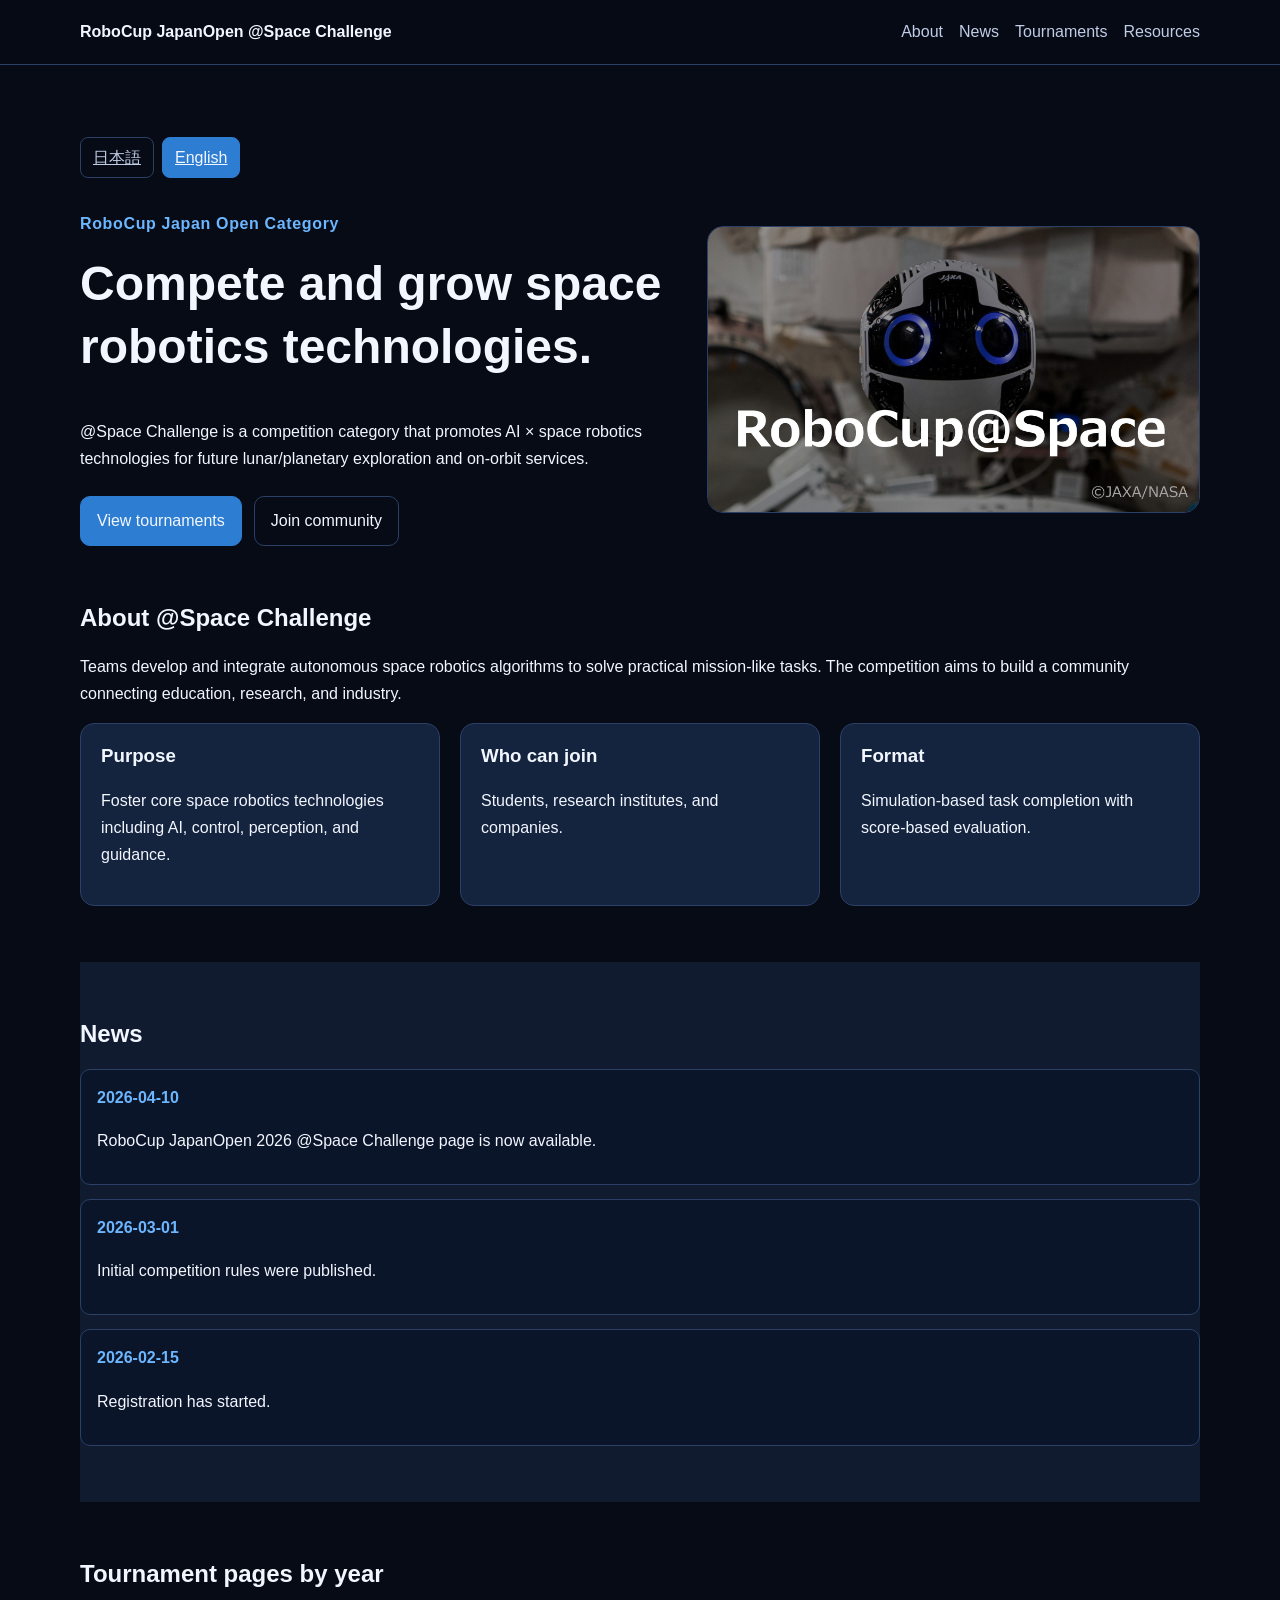
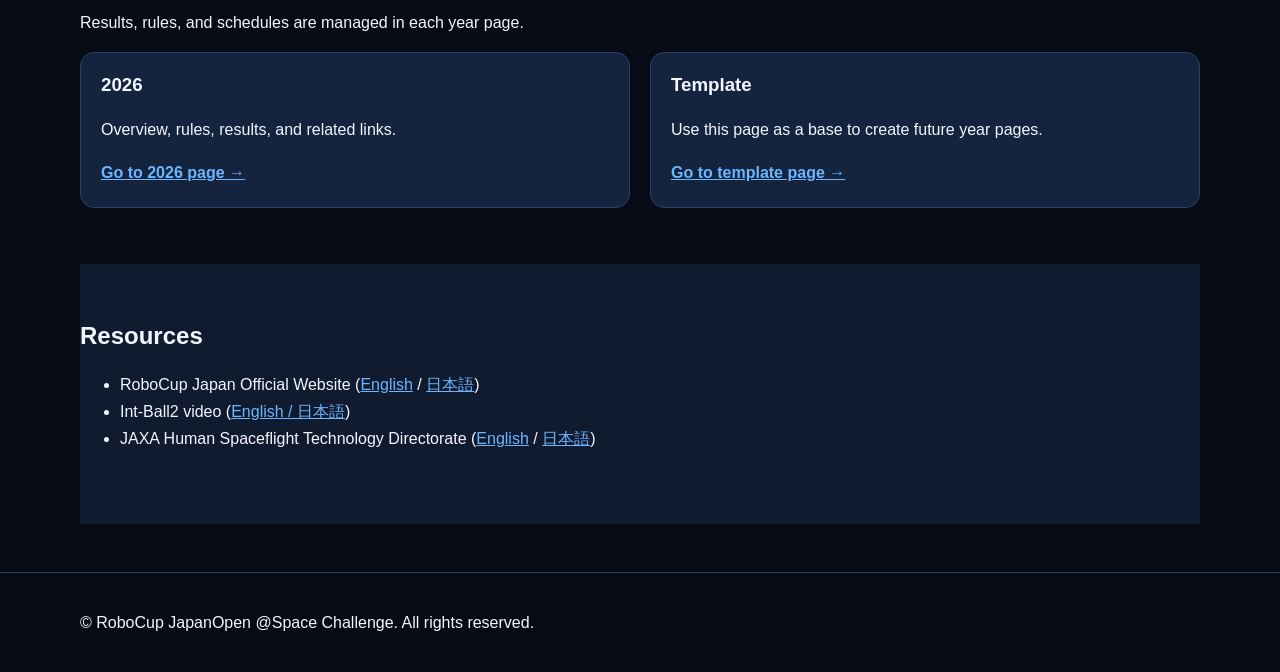
==== en/index.html @ 0124f6aa "Split site URLs into Japanese and English pages" ====
<!doctype html>
<html lang="en">
  <head>
    <meta charset="UTF-8" />
    <meta name="viewport" content="width=device-width, initial-scale=1.0" />
    <title>RoboCup JapanOpen @Space Challenge | Official Site</title>
    <meta
      name="description"
      content="RoboCup JapanOpen @Space Challenge official site with competition overview, tournament information, and resources."
    />
    <link rel="stylesheet" href="../styles.css" />
  </head>
  <body>
    <header class="site-header">
      <div class="container header-inner">
        <a class="logo" href="/en/">RoboCup JapanOpen @Space Challenge</a>
        <nav aria-label="main navigation">
          <ul class="nav-list">
            <li><a href="#about">About</a></li>
            <li><a href="#news">News</a></li>
            <li><a href="#tournaments">Tournaments</a></li>
            <li><a href="#resources">Resources</a></li>
          </ul>
        </nav>
      </div>
    </header>

    <main>
      <section class="hero">
        <div class="container">
          <div class="lang-switch" role="group" aria-label="language switch">
            <a class="lang-button" href="/">日本語</a>
            <a class="lang-button active" href="/en/" aria-current="page">English</a>
          </div>

          <div class="hero-grid">
            <div>
              <p class="eyebrow">RoboCup Japan Open Category</p>
              <h1>Compete and grow space robotics technologies.</h1>
              <p>
                @Space Challenge is a competition category that promotes AI × space robotics technologies for
                future lunar/planetary exploration and on-orbit services.
              </p>
              <div class="button-group">
                <a class="button primary" href="#tournaments">View tournaments</a>
                <a class="button" href="https://discord.gg/nCs4AzANwt" target="_blank" rel="noopener noreferrer">Join community</a>
              </div>
            </div>
            <img src="../img/robocup_space.jpg" alt="RoboCup JapanOpen @Space Challenge logo" class="hero-image" />
          </div>

          <section id="about" class="section">
            <h2>About @Space Challenge</h2>
            <p>
              Teams develop and integrate autonomous space robotics algorithms to solve practical mission-like tasks.
              The competition aims to build a community connecting education, research, and industry.
            </p>
            <div class="grid three-cols">
              <article class="card">
                <h3>Purpose</h3>
                <p>Foster core space robotics technologies including AI, control, perception, and guidance.</p>
              </article>
              <article class="card">
                <h3>Who can join</h3>
                <p>Students, research institutes, and companies.</p>
              </article>
              <article class="card">
                <h3>Format</h3>
                <p>Simulation-based task completion with score-based evaluation.</p>
              </article>
            </div>
          </section>

          <section id="news" class="section section-alt">
            <h2>News</h2>
            <ul class="timeline">
              <li><span class="date">2026-04-10</span><p>RoboCup JapanOpen 2026 @Space Challenge page is now available.</p></li>
              <li><span class="date">2026-03-01</span><p>Initial competition rules were published.</p></li>
              <li><span class="date">2026-02-15</span><p>Registration has started.</p></li>
            </ul>
          </section>

          <section id="tournaments" class="section">
            <h2>Tournament pages by year</h2>
            <p>Results, rules, and schedules are managed in each year page.</p>
            <div class="grid two-cols">
              <article class="card">
                <h3>2026</h3>
                <p>Overview, rules, results, and related links.</p>
                <a class="text-link" href="../years/2026.html">Go to 2026 page →</a>
              </article>
              <article class="card">
                <h3>Template</h3>
                <p>Use this page as a base to create future year pages.</p>
                <a class="text-link" href="../years/template.html">Go to template page →</a>
              </article>
            </div>
          </section>

          <section id="resources" class="section section-alt">
            <h2>Resources</h2>
            <ul>
              <li>
                RoboCup Japan Official Website
                (<a href="https://www.robocup.or.jp/en/" target="_blank" rel="noopener noreferrer">English</a>
                /
                <a href="https://www.robocup.or.jp/" target="_blank" rel="noopener noreferrer">日本語</a>)
              </li>
              <li>
                Int-Ball2 video
                (<a href="https://youtu.be/scgxLm3BY4k" target="_blank" rel="noopener noreferrer">English / 日本語</a>)
              </li>
              <li>
                JAXA Human Spaceflight Technology Directorate
                (<a href="https://humans-in-space.jaxa.jp/en/" target="_blank" rel="noopener noreferrer">English</a>
                /
                <a href="https://humans-in-space.jaxa.jp/" target="_blank" rel="noopener noreferrer">日本語</a>)
              </li>
            </ul>
          </section>
        </div>
      </section>
    </main>

    <footer class="site-footer">
      <div class="container">
        <p>© RoboCup JapanOpen @Space Challenge. All rights reserved.</p>
      </div>
    </footer>
  </body>
</html>
---- styles.css ----
:root {
  --bg: #060b16;
  --bg-alt: #101b2f;
  --text: #f2f6ff;
  --muted: #c1cce6;
  --primary: #6cb6ff;
  --primary-dark: #2d7dd2;
  --card: #14233e;
  --border: #2b3f67;
}

* {
  box-sizing: border-box;
}

body {
  margin: 0;
  font-family: "Noto Sans JP", "Hiragino Kaku Gothic ProN", "Yu Gothic", sans-serif;
  color: var(--text);
  background: var(--bg);
  line-height: 1.7;
}

img {
  max-width: 100%;
  display: block;
}

a {
  color: var(--primary);
}

.container {
  width: min(1120px, 92%);
  margin: 0 auto;
}

.site-header {
  position: sticky;
  top: 0;
  z-index: 10;
  background: rgba(6, 11, 22, 0.9);
  backdrop-filter: blur(8px);
  border-bottom: 1px solid var(--border);
}

.header-inner {
  min-height: 64px;
  display: flex;
  justify-content: space-between;
  align-items: center;
  gap: 24px;
}

.logo {
  color: var(--text);
  text-decoration: none;
  font-weight: 700;
}

.nav-list {
  margin: 0;
  padding: 0;
  list-style: none;
  display: flex;
  flex-wrap: wrap;
  gap: 16px;
}

.nav-list a {
  text-decoration: none;
  color: var(--muted);
}

.hero {
  padding: 72px 0 48px;
}

.hero-grid {
  display: grid;
  grid-template-columns: 1.2fr 1fr;
  align-items: center;
  gap: 36px;
}

.eyebrow {
  color: var(--primary);
  font-weight: 700;
  letter-spacing: 0.04em;
}

h1,
h2,
h3 {
  line-height: 1.3;
  margin-top: 0;
}

h1 {
  font-size: clamp(1.8rem, 4vw, 3rem);
}

.section {
  padding: 56px 0;
}

.section-alt {
  background: var(--bg-alt);
}

.grid {
  display: grid;
  gap: 20px;
}

.two-cols {
  grid-template-columns: repeat(2, minmax(0, 1fr));
}

.three-cols {
  grid-template-columns: repeat(3, minmax(0, 1fr));
}

.card {
  background: var(--card);
  border: 1px solid var(--border);
  border-radius: 14px;
  padding: 20px;
}

.button-group {
  margin-top: 24px;
  display: flex;
  flex-wrap: wrap;
  gap: 12px;
}

.button {
  display: inline-block;
  padding: 10px 16px;
  border-radius: 10px;
  border: 1px solid var(--border);
  color: var(--text);
  text-decoration: none;
}

.button.primary {
  background: var(--primary-dark);
  border-color: var(--primary-dark);
}

.hero-image {
  border-radius: 16px;
  border: 1px solid var(--border);
}

.timeline {
  margin: 0;
  padding: 0;
  list-style: none;
  display: grid;
  gap: 14px;
}

.timeline li {
  padding: 14px 16px;
  border: 1px solid var(--border);
  border-radius: 10px;
  background: #0b1529;
}

.date {
  color: var(--primary);
  font-weight: 700;
}

.text-link {
  font-weight: 700;
}

.site-footer {
  border-top: 1px solid var(--border);
  padding: 20px 0;
}

@media (max-width: 800px) {
  .hero-grid,
  .two-cols,
  .three-cols {
    grid-template-columns: 1fr;
  }

  .hero {
    padding-top: 40px;
  }
}


table {
  width: 100%;
  border-collapse: collapse;
}

th,
td {
  border-bottom: 1px solid var(--border);
  padding: 10px;
  text-align: left;
}

code {
  background: #0b1529;
  border: 1px solid var(--border);
  border-radius: 6px;
  padding: 2px 6px;
}

.lang-switch {
  display: flex;
  gap: 8px;
  margin-bottom: 16px;
}

.lang-button {
  background: transparent;
  color: var(--muted);
  border: 1px solid var(--border);
  border-radius: 8px;
  padding: 6px 12px;
  cursor: pointer;
}

.lang-button.active {
  color: var(--text);
  background: var(--primary-dark);
  border-color: var(--primary-dark);
}
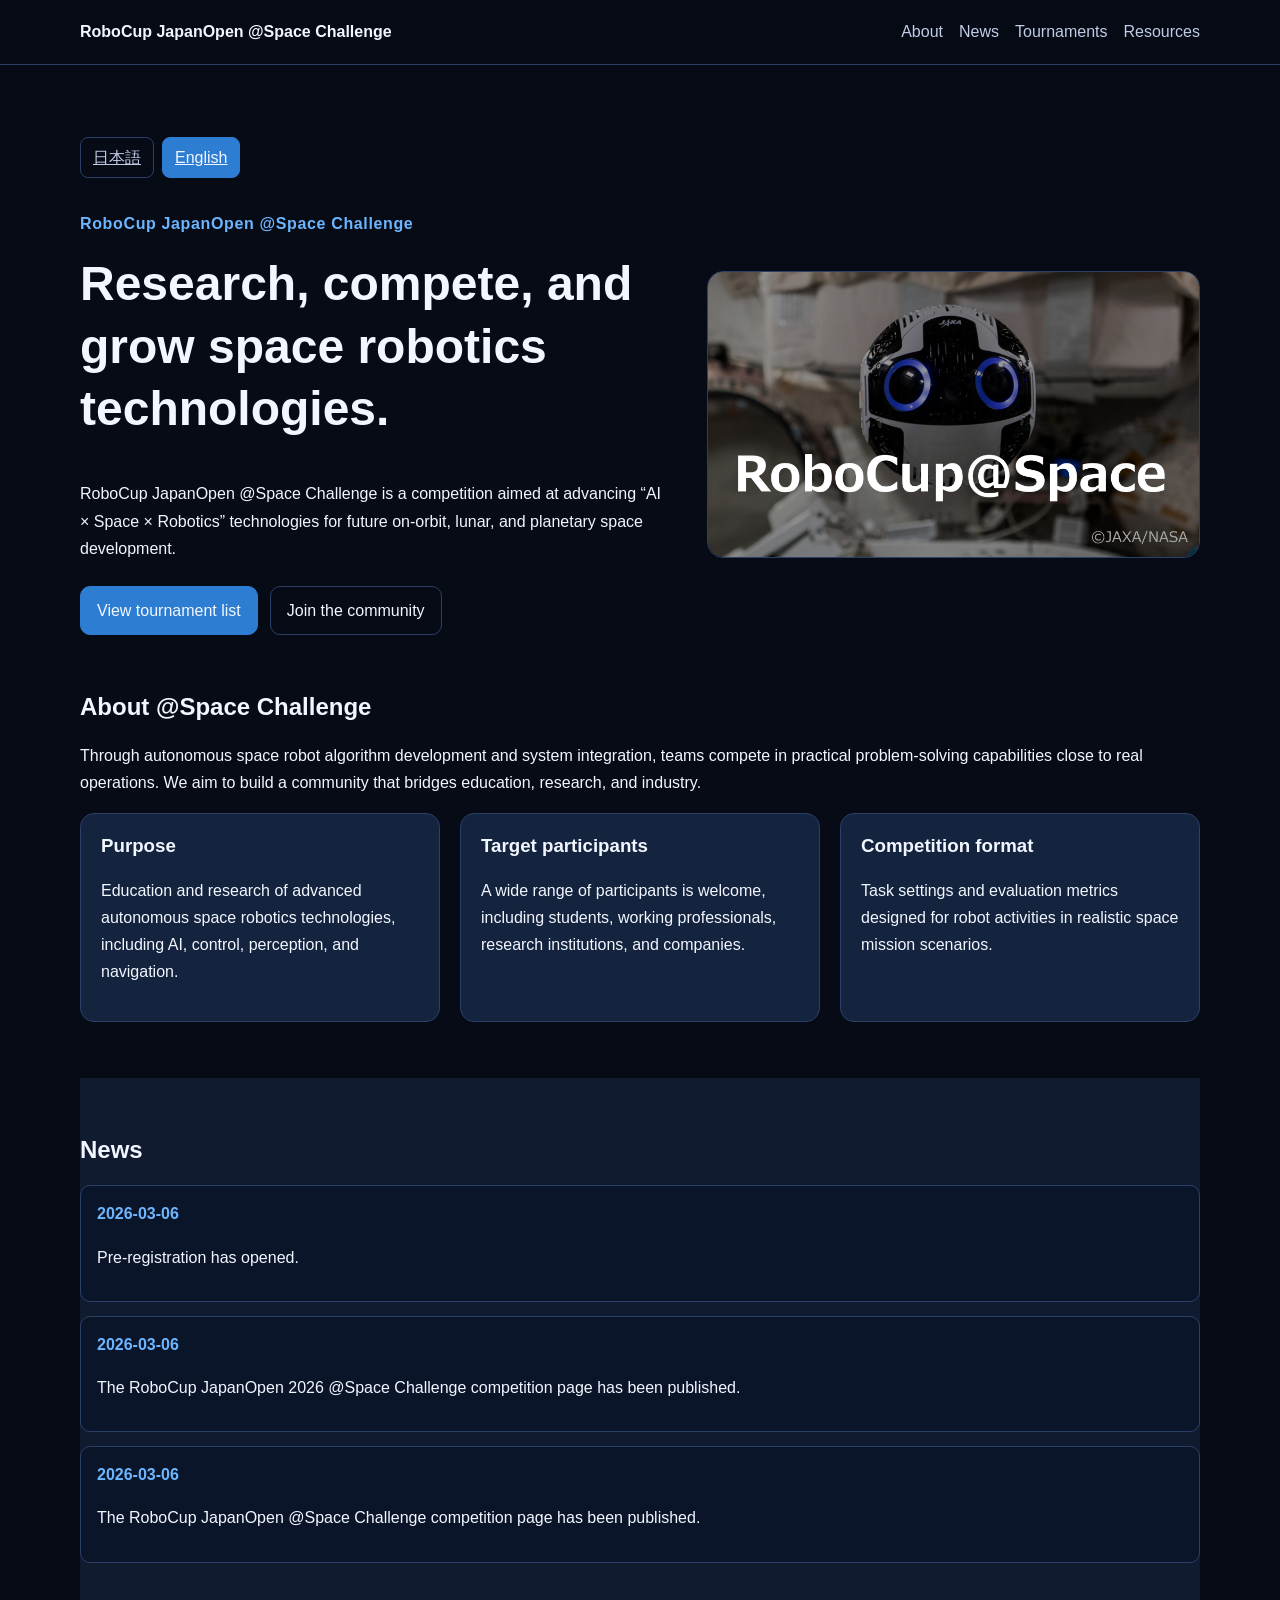
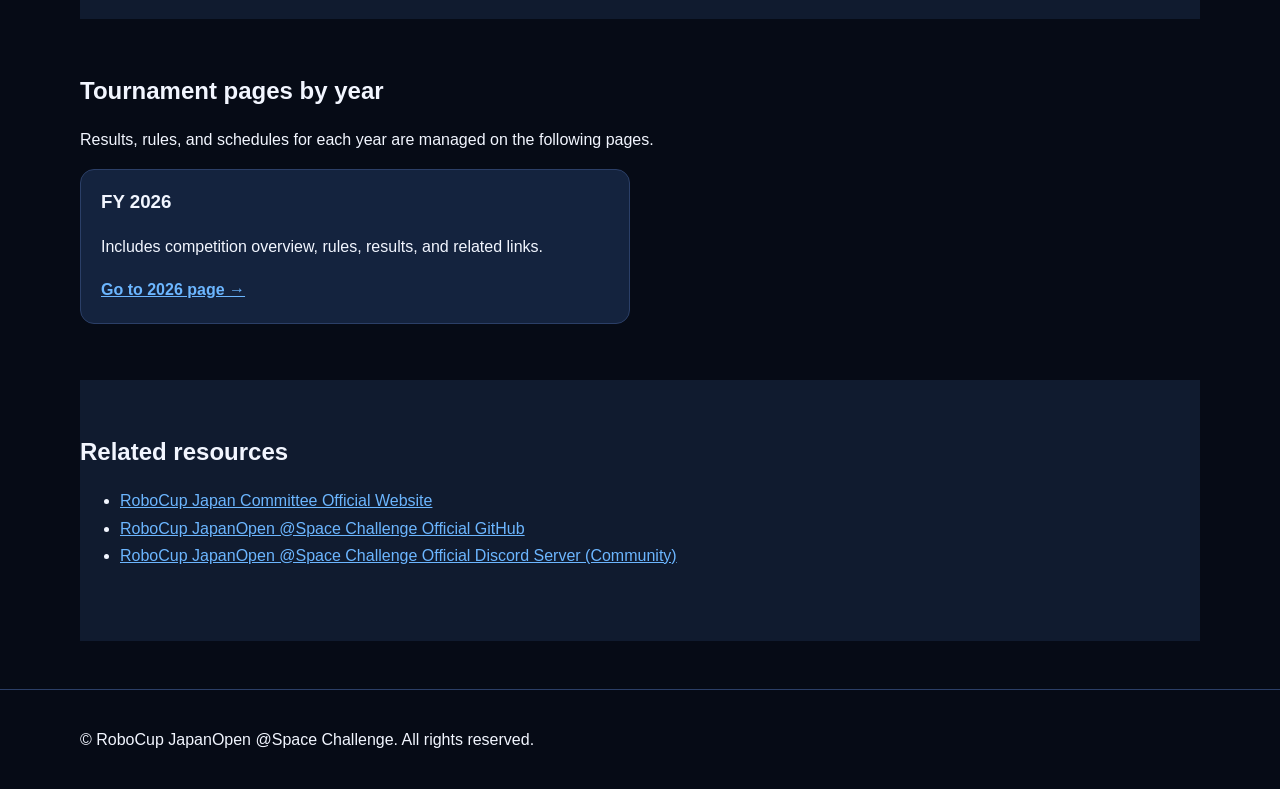
==== commit 117a1d4f: "Update English pages to mirror latest Japanese content" ====
--- a/en/index.html
+++ b/en/index.html
@@ -35,15 +35,15 @@
 
           <div class="hero-grid">
             <div>
-              <p class="eyebrow">RoboCup Japan Open Category</p>
-              <h1>Compete and grow space robotics technologies.</h1>
+              <p class="eyebrow">RoboCup JapanOpen @Space Challenge</p>
+              <h1>Research, compete, and grow space robotics technologies.</h1>
               <p>
-                @Space Challenge is a competition category that promotes AI × space robotics technologies for
-                future lunar/planetary exploration and on-orbit services.
+                RoboCup JapanOpen @Space Challenge is a competition aimed at advancing
+                “AI × Space × Robotics” technologies for future on-orbit, lunar, and planetary space development.
               </p>
               <div class="button-group">
-                <a class="button primary" href="#tournaments">View tournaments</a>
-                <a class="button" href="https://discord.gg/nCs4AzANwt" target="_blank" rel="noopener noreferrer">Join community</a>
+                <a class="button primary" href="#tournaments">View tournament list</a>
+                <a class="button" href="https://discord.gg/nCs4AzANwt" target="_blank" rel="noopener noreferrer">Join the community</a>
               </div>
             </div>
             <img src="../img/robocup_space.jpg" alt="RoboCup JapanOpen @Space Challenge logo" class="hero-image" />
@@ -52,21 +52,22 @@
           <section id="about" class="section">
             <h2>About @Space Challenge</h2>
             <p>
-              Teams develop and integrate autonomous space robotics algorithms to solve practical mission-like tasks.
-              The competition aims to build a community connecting education, research, and industry.
+              Through autonomous space robot algorithm development and system integration,
+              teams compete in practical problem-solving capabilities close to real operations.
+              We aim to build a community that bridges education, research, and industry.
             </p>
             <div class="grid three-cols">
               <article class="card">
                 <h3>Purpose</h3>
-                <p>Foster core space robotics technologies including AI, control, perception, and guidance.</p>
+                <p>Education and research of advanced autonomous space robotics technologies, including AI, control, perception, and navigation.</p>
               </article>
               <article class="card">
-                <h3>Who can join</h3>
-                <p>Students, research institutes, and companies.</p>
+                <h3>Target participants</h3>
+                <p>A wide range of participants is welcome, including students, working professionals, research institutions, and companies.</p>
               </article>
               <article class="card">
-                <h3>Format</h3>
-                <p>Simulation-based task completion with score-based evaluation.</p>
+                <h3>Competition format</h3>
+                <p>Task settings and evaluation metrics designed for robot activities in realistic space mission scenarios.</p>
               </article>
             </div>
           </section>
@@ -74,48 +75,35 @@
           <section id="news" class="section section-alt">
             <h2>News</h2>
             <ul class="timeline">
-              <li><span class="date">2026-04-10</span><p>RoboCup JapanOpen 2026 @Space Challenge page is now available.</p></li>
-              <li><span class="date">2026-03-01</span><p>Initial competition rules were published.</p></li>
-              <li><span class="date">2026-02-15</span><p>Registration has started.</p></li>
+              <li><span class="date">2026-03-06</span><p>Pre-registration has opened.</p></li>
+              <li><span class="date">2026-03-06</span><p>The RoboCup JapanOpen 2026 @Space Challenge competition page has been published.</p></li>
+              <li><span class="date">2026-03-06</span><p>The RoboCup JapanOpen @Space Challenge competition page has been published.</p></li>
             </ul>
           </section>
 
           <section id="tournaments" class="section">
             <h2>Tournament pages by year</h2>
-            <p>Results, rules, and schedules are managed in each year page.</p>
+            <p>Results, rules, and schedules for each year are managed on the following pages.</p>
             <div class="grid two-cols">
               <article class="card">
-                <h3>2026</h3>
-                <p>Overview, rules, results, and related links.</p>
-                <a class="text-link" href="../years/2026.html">Go to 2026 page →</a>
+                <h3>FY 2026</h3>
+                <p>Includes competition overview, rules, results, and related links.</p>
+                <a class="text-link" href="years/2026.html">Go to 2026 page →</a>
               </article>
-              <article class="card">
-                <h3>Template</h3>
-                <p>Use this page as a base to create future year pages.</p>
-                <a class="text-link" href="../years/template.html">Go to template page →</a>
-              </article>
+              <!-- <article class="card">
+                <h3>Template for next year</h3>
+                <p>Duplicate this card and add pages for 2027 and beyond.</p>
+                <a class="text-link" href="years/template.html">Go to template page →</a>
+              </article> -->
             </div>
           </section>
 
           <section id="resources" class="section section-alt">
-            <h2>Resources</h2>
+            <h2>Related resources</h2>
             <ul>
-              <li>
-                RoboCup Japan Official Website
-                (<a href="https://www.robocup.or.jp/en/" target="_blank" rel="noopener noreferrer">English</a>
-                /
-                <a href="https://www.robocup.or.jp/" target="_blank" rel="noopener noreferrer">日本語</a>)
-              </li>
-              <li>
-                Int-Ball2 video
-                (<a href="https://youtu.be/scgxLm3BY4k" target="_blank" rel="noopener noreferrer">English / 日本語</a>)
-              </li>
-              <li>
-                JAXA Human Spaceflight Technology Directorate
-                (<a href="https://humans-in-space.jaxa.jp/en/" target="_blank" rel="noopener noreferrer">English</a>
-                /
-                <a href="https://humans-in-space.jaxa.jp/" target="_blank" rel="noopener noreferrer">日本語</a>)
-              </li>
+              <li><a href="https://www.robocup.or.jp/">RoboCup Japan Committee Official Website</a></li>
+              <li><a href="https://github.com/RoboCupAtSpaceJP">RoboCup JapanOpen @Space Challenge Official GitHub</a></li>
+              <li><a href="https://discord.gg/nCs4AzANwt">RoboCup JapanOpen @Space Challenge Official Discord Server (Community)</a></li>
             </ul>
           </section>
         </div>
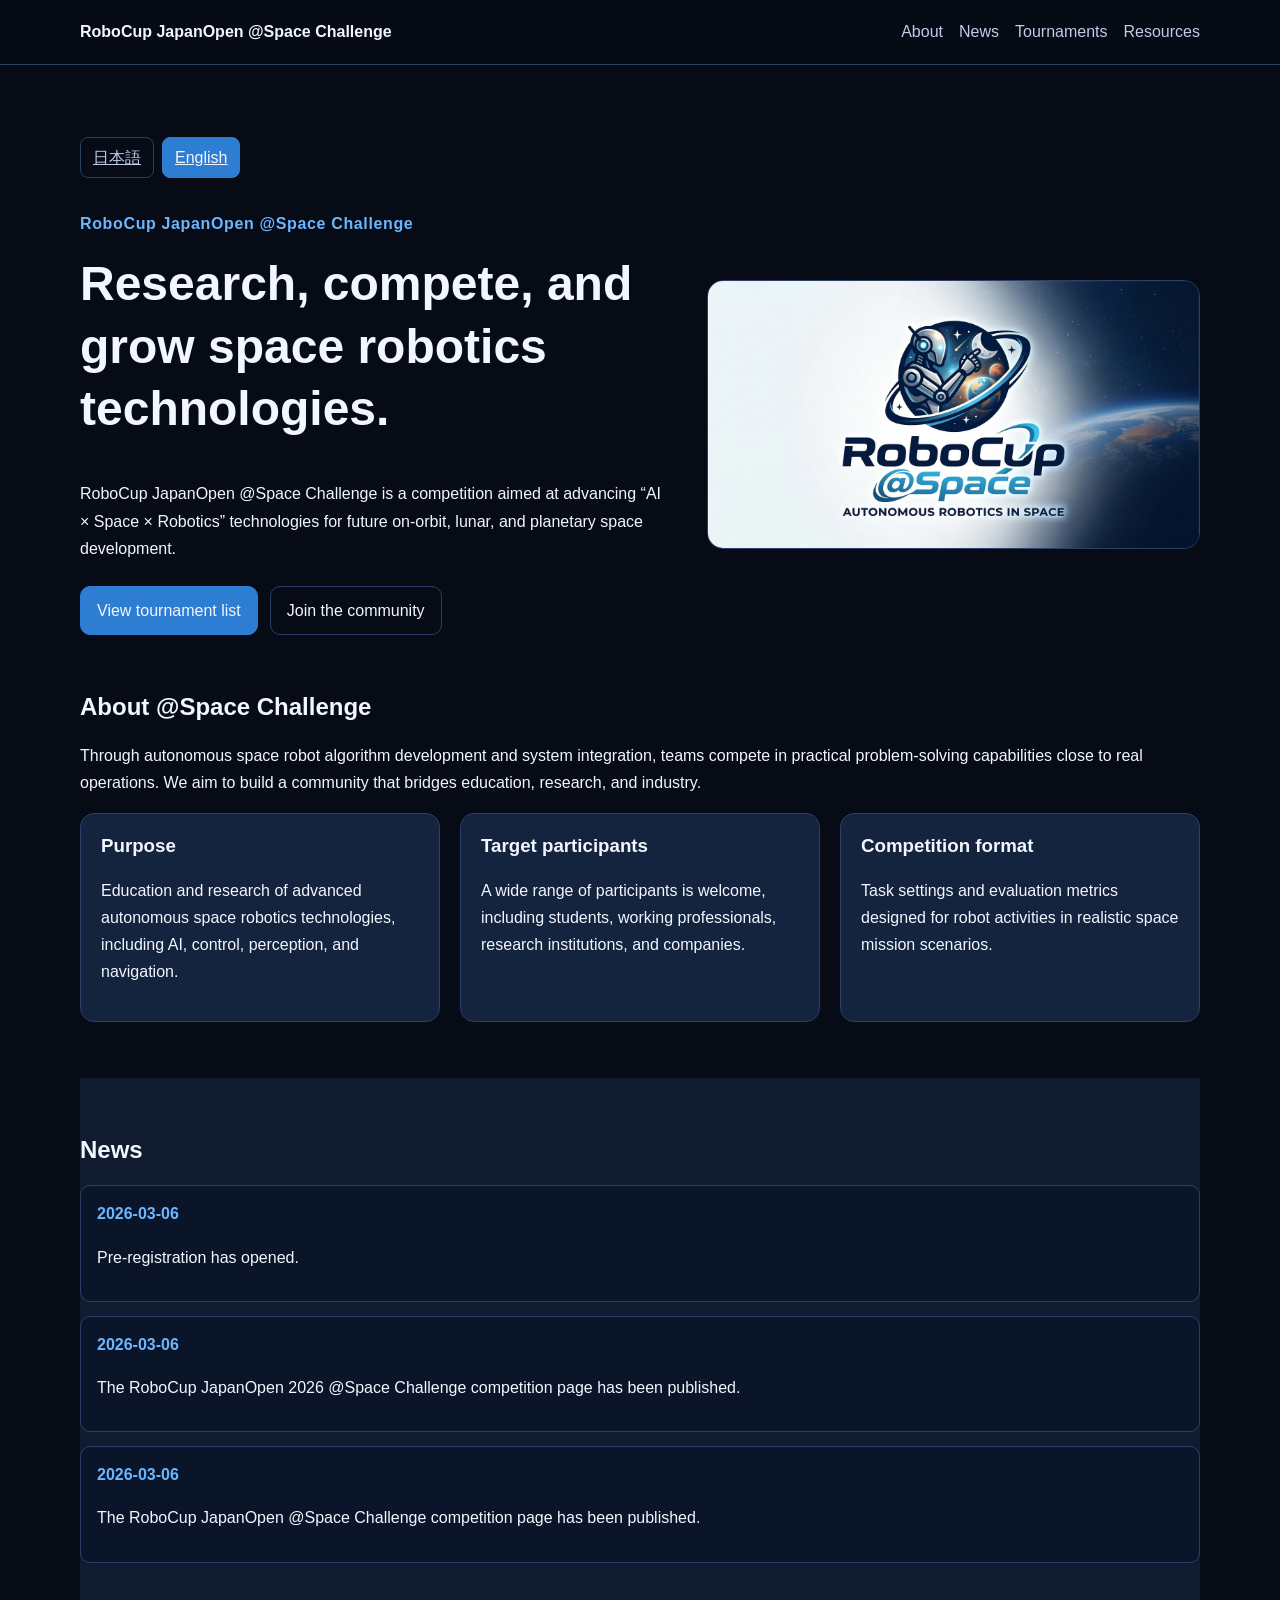
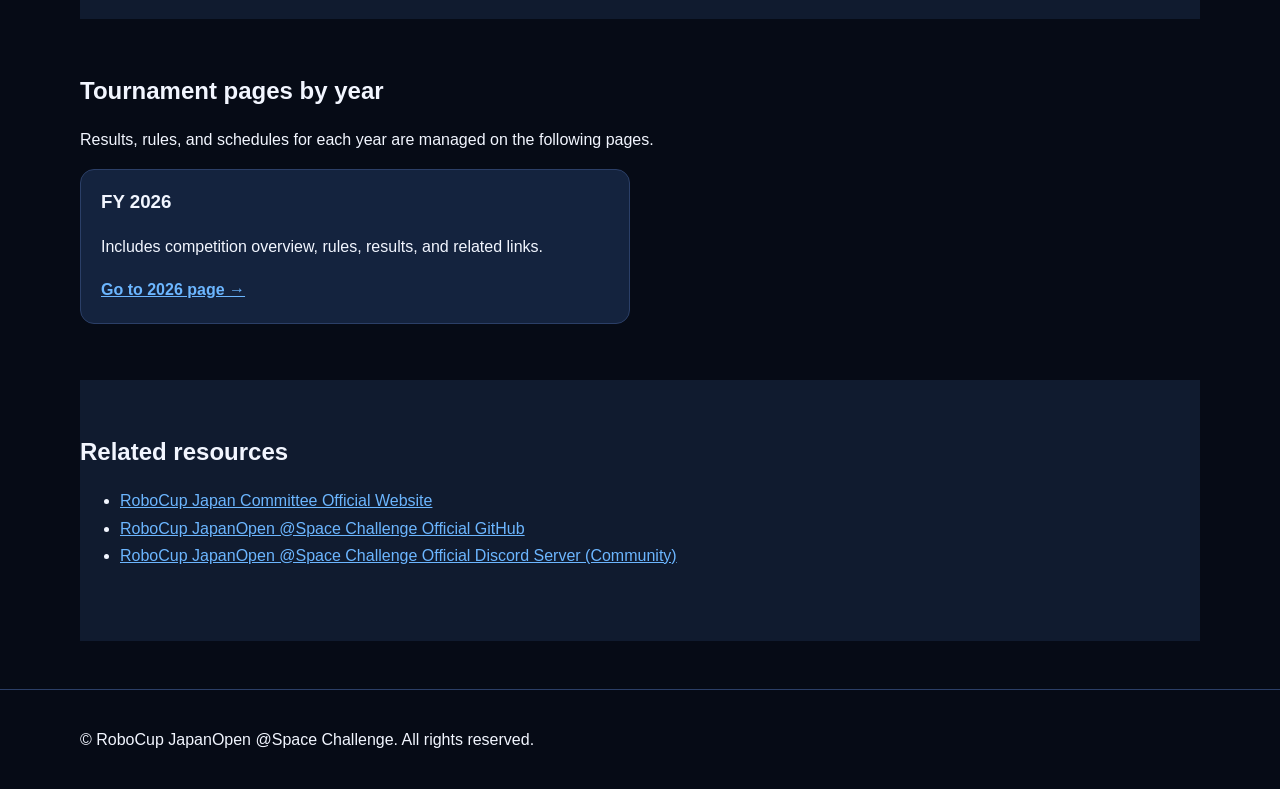
==== commit 833bfc2b: "Update image source from JPG to PNG format" ====
--- a/en/index.html
+++ b/en/index.html
@@ -46,7 +46,7 @@
                 <a class="button" href="https://discord.gg/nCs4AzANwt" target="_blank" rel="noopener noreferrer">Join the community</a>
               </div>
             </div>
-            <img src="../img/robocup_space.jpg" alt="RoboCup JapanOpen @Space Challenge logo" class="hero-image" />
+            <img src="../img/robocup_space.png" alt="RoboCup JapanOpen @Space Challenge logo" class="hero-image" />
           </div>
 
           <section id="about" class="section">
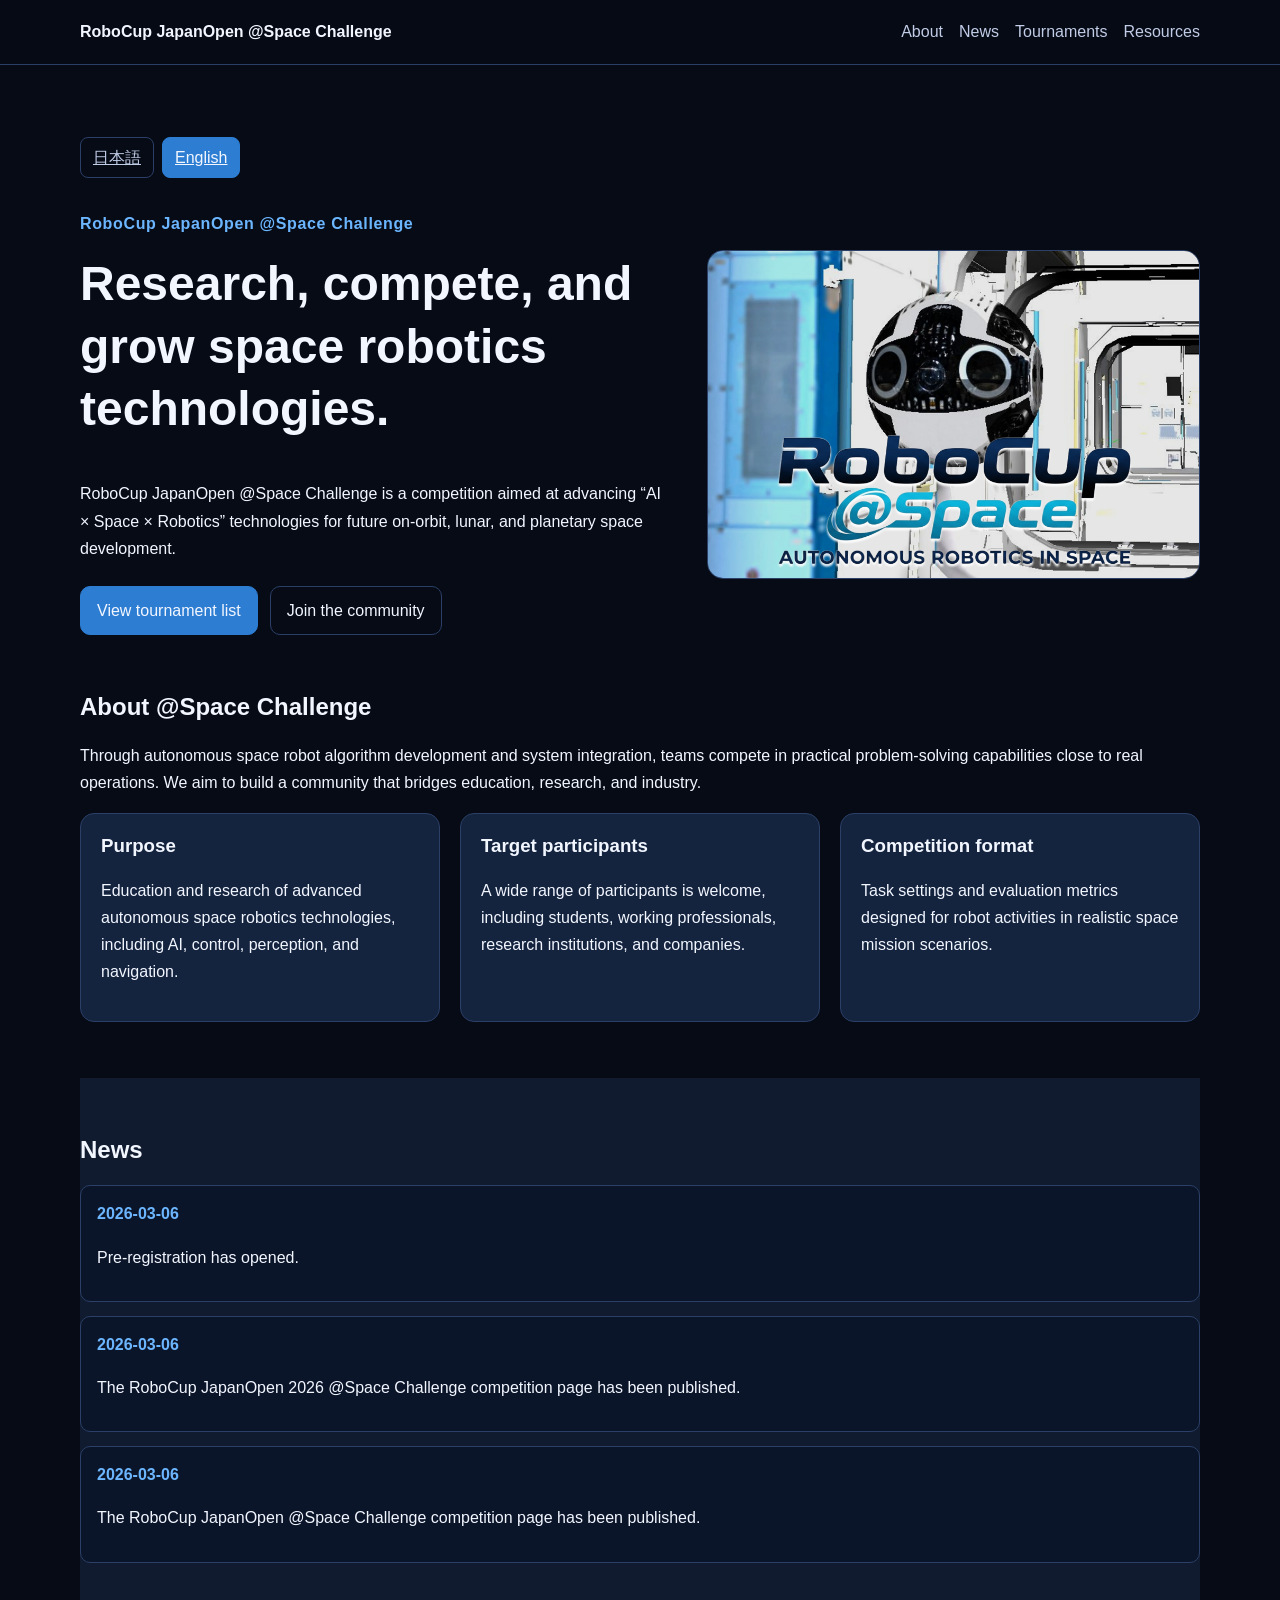
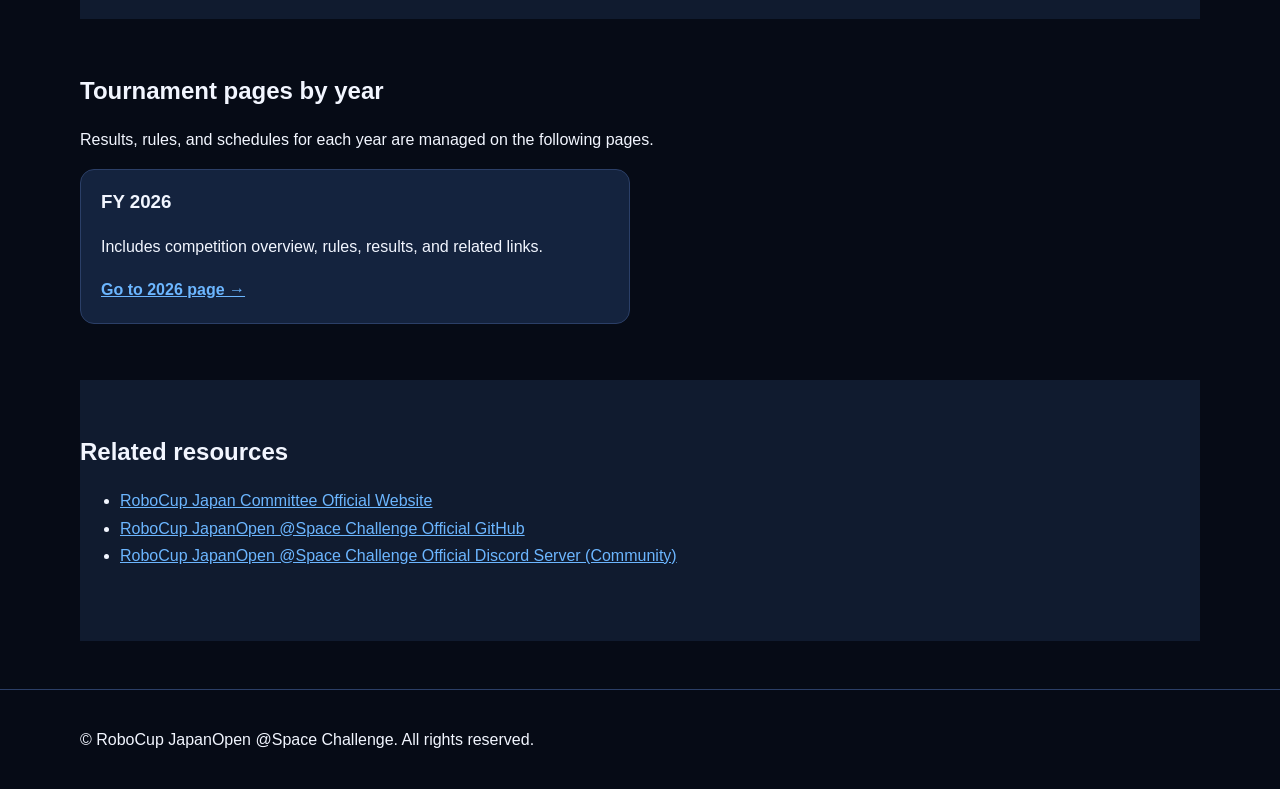
==== commit 87e91ee7: "Update index.html" ====
--- a/en/index.html
+++ b/en/index.html
@@ -46,7 +46,7 @@
                 <a class="button" href="https://discord.gg/nCs4AzANwt" target="_blank" rel="noopener noreferrer">Join the community</a>
               </div>
             </div>
-            <img src="../img/robocup_space.png" alt="RoboCup JapanOpen @Space Challenge logo" class="hero-image" />
+            <img src="../img/robocup_space.jpg" alt="RoboCup JapanOpen @Space Challenge logo" class="hero-image" />
           </div>
 
           <section id="about" class="section">
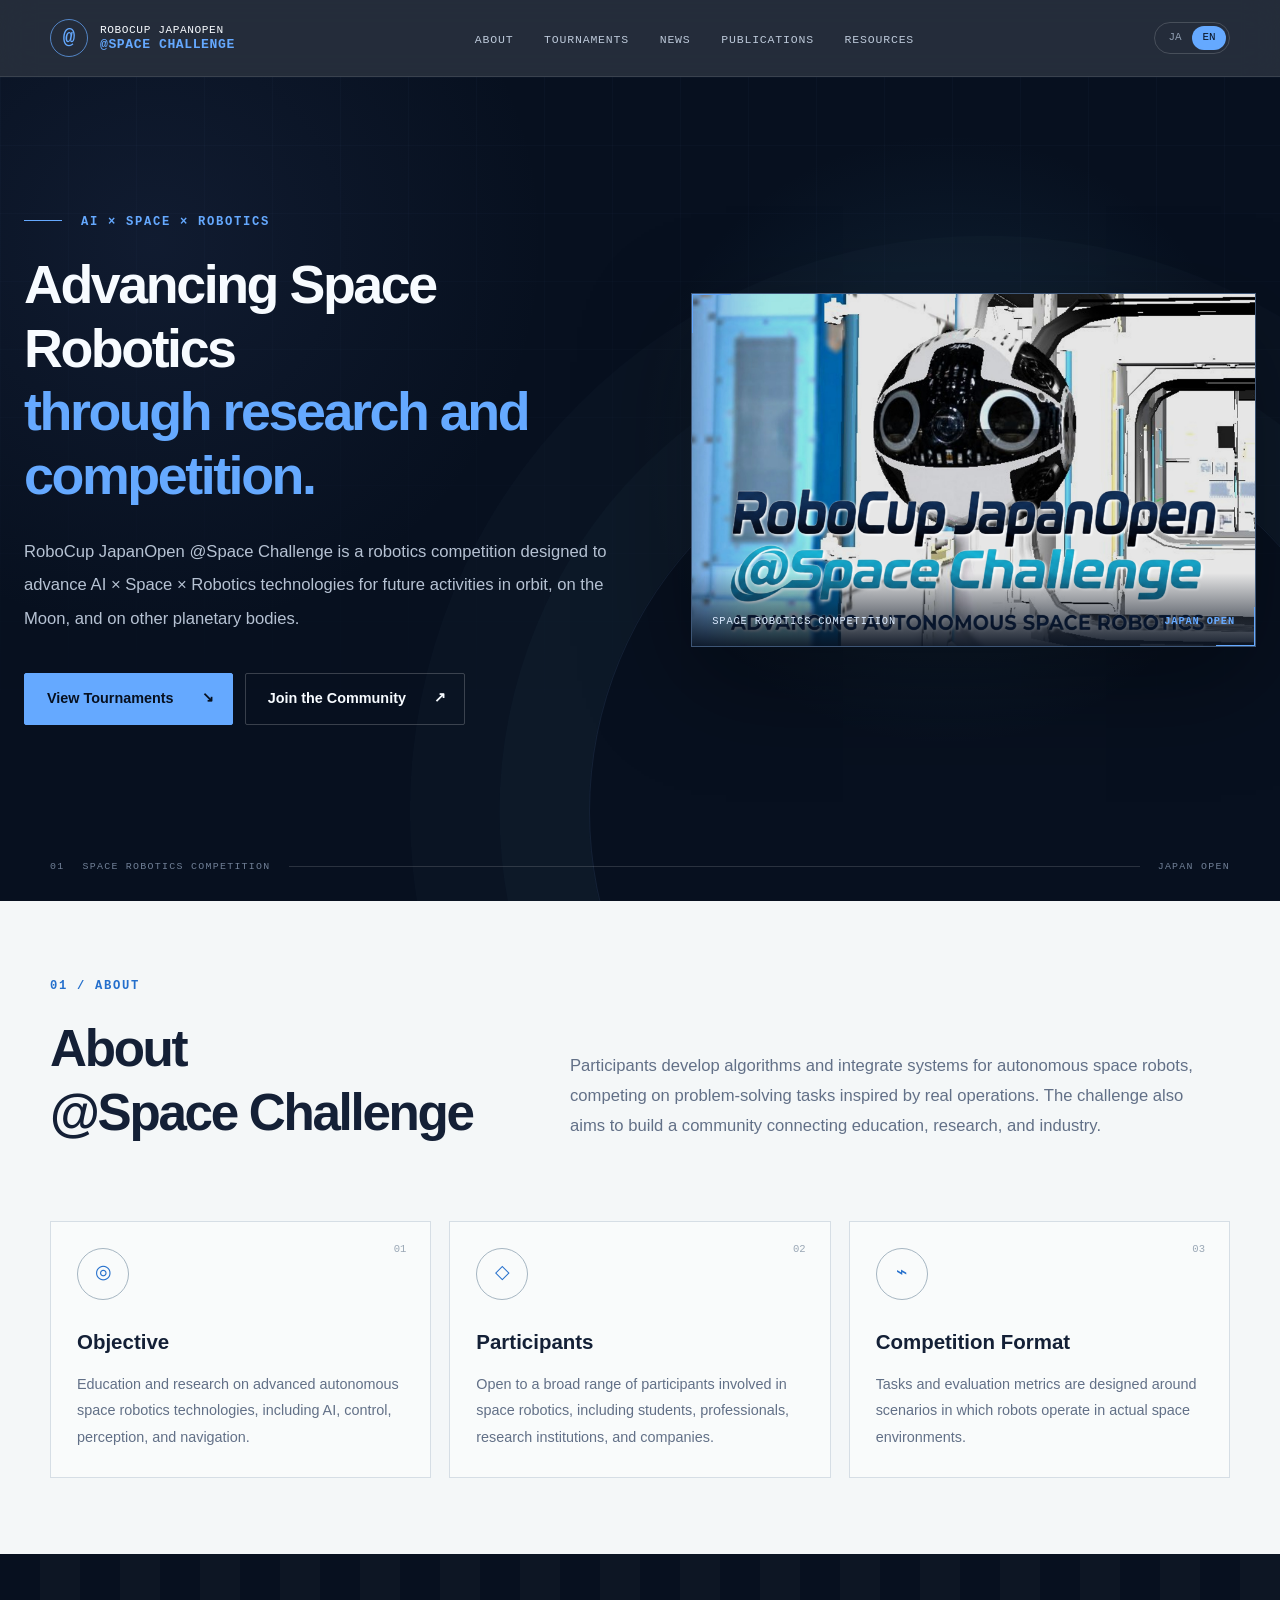
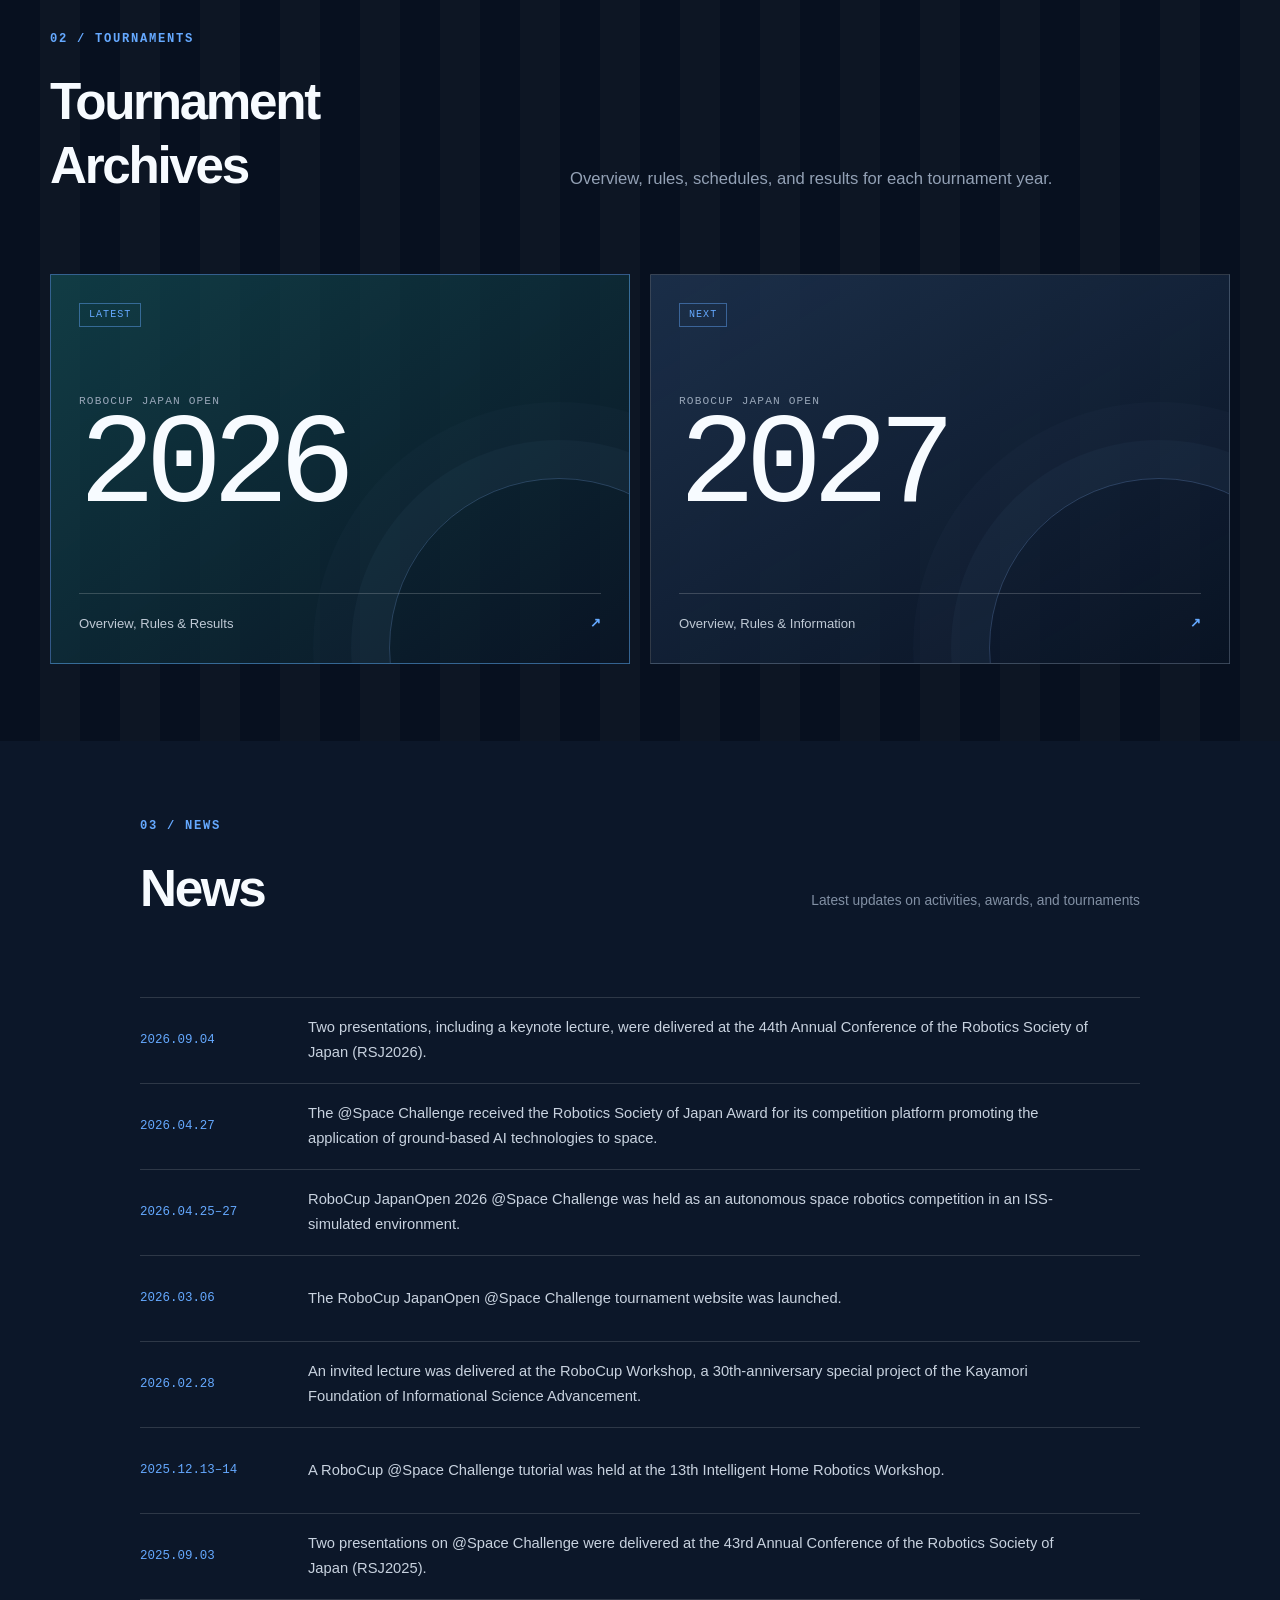
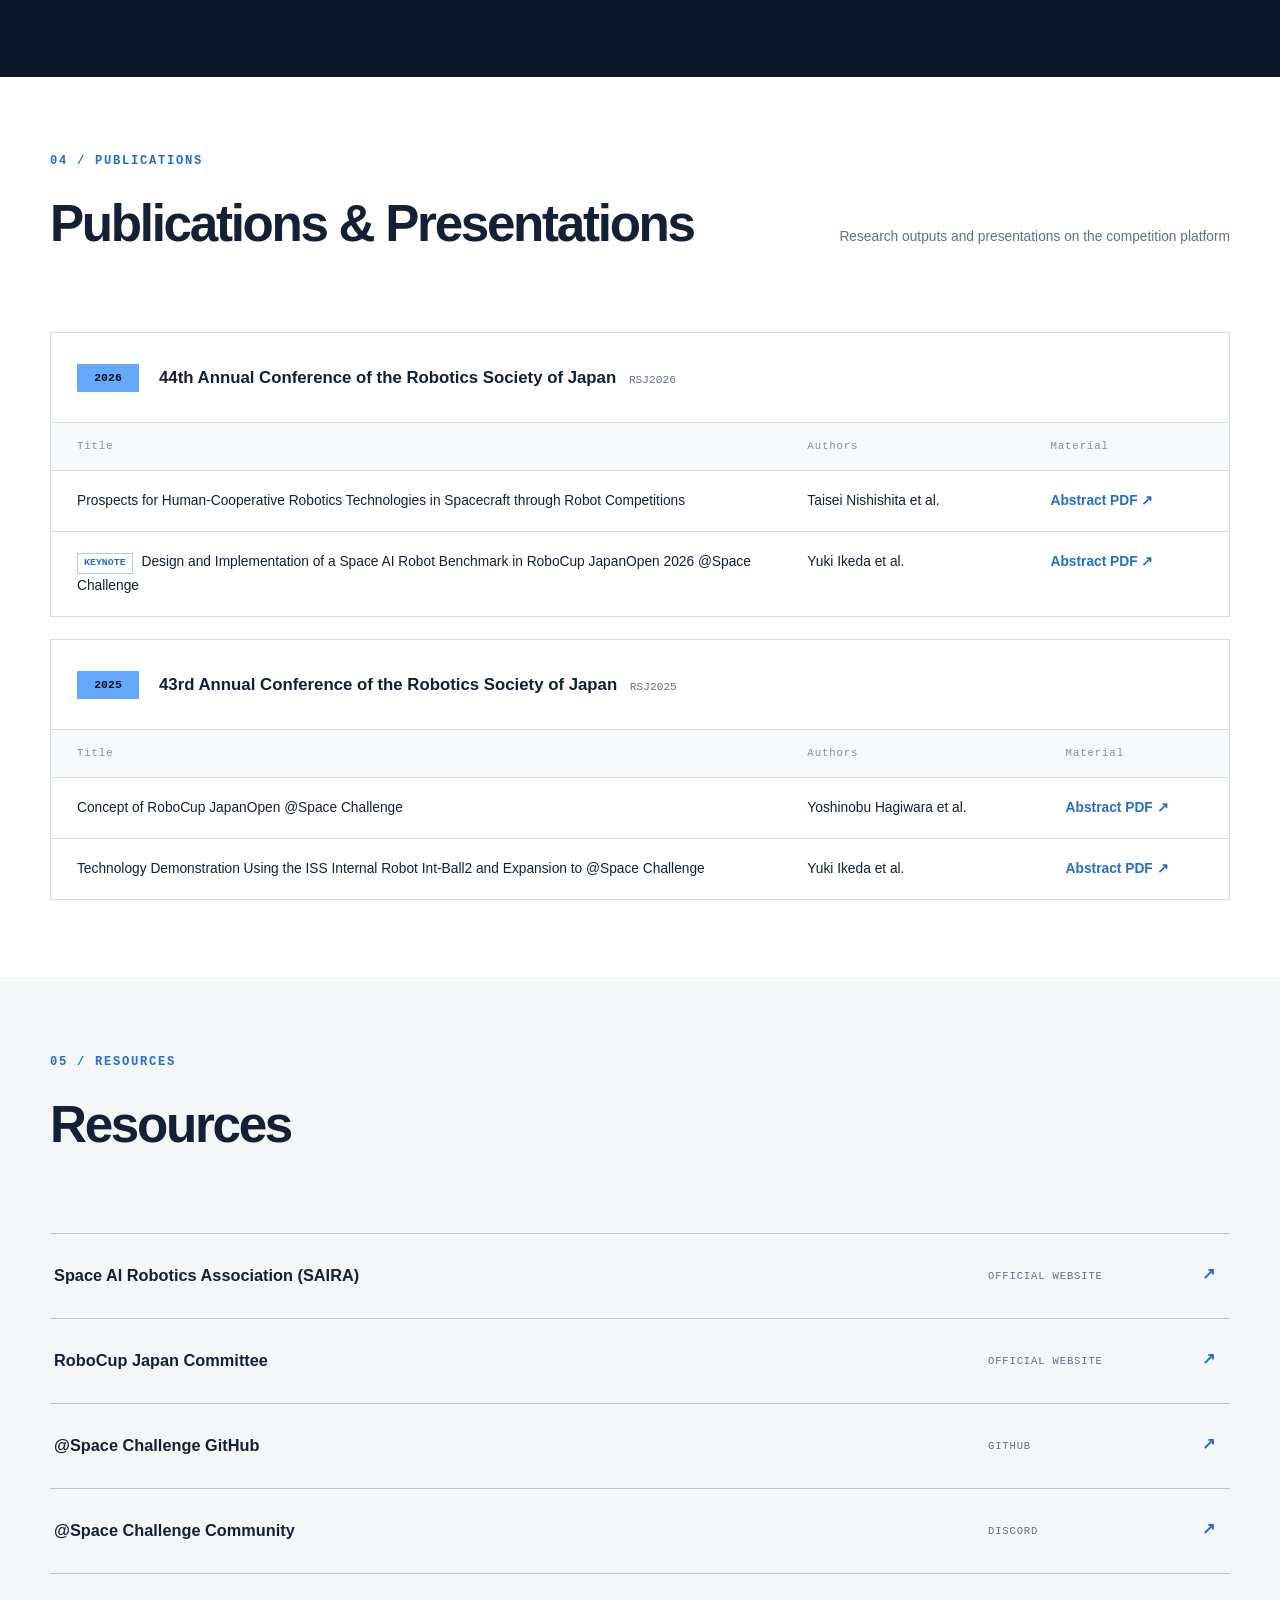
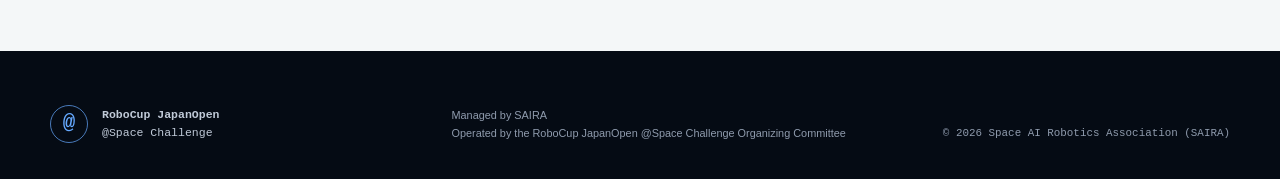
==== commit 8cb9e393: "Updating Information and Design" ====
--- a/en/index.html
+++ b/en/index.html
@@ -3,116 +3,287 @@
   <head>
     <meta charset="UTF-8" />
     <meta name="viewport" content="width=device-width, initial-scale=1.0" />
-    <title>RoboCup JapanOpen @Space Challenge | Official Site</title>
+    <title>RoboCup JapanOpen @Space Challenge</title>
     <meta
       name="description"
-      content="RoboCup JapanOpen @Space Challenge official site with competition overview, tournament information, and resources."
+      content="Official website of RoboCup JapanOpen @Space Challenge, featuring the competition overview, tournament information, research presentations, and related resources."
+    />
+    <meta name="theme-color" content="#07101f" />
+    <link
+      rel="icon"
+      type="image/svg+xml"
+      href="data:image/svg+xml,%3Csvg xmlns='http://www.w3.org/2000/svg' viewBox='0 0 64 64'%3E%3Crect width='64' height='64' rx='16' fill='%2307101f'/%3E%3Ccircle cx='32' cy='32' r='17' fill='none' stroke='%2365a9ff' stroke-width='4'/%3E%3Cpath d='M12 38c12-8 28-11 42-6' fill='none' stroke='%239bc7ff' stroke-width='4' stroke-linecap='round'/%3E%3Ccircle cx='50' cy='31' r='4' fill='%23fff'/%3E%3C/svg%3E"
     />
     <link rel="stylesheet" href="../styles.css" />
   </head>
   <body>
+    <a class="skip-link" href="#main-content">Skip to main content</a>
+
     <header class="site-header">
       <div class="container header-inner">
-        <a class="logo" href="/en/">RoboCup JapanOpen @Space Challenge</a>
-        <nav aria-label="main navigation">
+        <a class="brand" href="#top" aria-label="RoboCup JapanOpen @Space Challenge home">
+          <span class="brand-mark" aria-hidden="true">@</span>
+          <span class="brand-copy">
+            <span>RoboCup JapanOpen</span>
+            <strong>@Space Challenge</strong>
+          </span>
+        </a>
+
+        <nav class="main-nav" aria-label="Main navigation">
           <ul class="nav-list">
             <li><a href="#about">About</a></li>
+            <li><a href="#tournaments">Tournaments</a></li>
             <li><a href="#news">News</a></li>
-            <li><a href="#tournaments">Tournaments</a></li>
+            <li><a href="#publications">Publications</a></li>
             <li><a href="#resources">Resources</a></li>
           </ul>
         </nav>
+
+        <div class="lang-switch" aria-label="Language selection">
+          <a class="lang-button" href="../index.html" hreflang="ja">JA</a>
+          <a class="lang-button active" href="index.html" aria-current="page">EN</a>
+        </div>
       </div>
     </header>
 
-    <main>
-      <section class="hero">
-        <div class="container">
-          <div class="lang-switch" role="group" aria-label="language switch">
-            <a class="lang-button" href="/">日本語</a>
-            <a class="lang-button active" href="/en/" aria-current="page">English</a>
-          </div>
-
-          <div class="hero-grid">
-            <div>
-              <p class="eyebrow">RoboCup JapanOpen @Space Challenge</p>
-              <h1>Research, compete, and grow space robotics technologies.</h1>
-              <p>
-                RoboCup JapanOpen @Space Challenge is a competition aimed at advancing
-                “AI × Space × Robotics” technologies for future on-orbit, lunar, and planetary space development.
-              </p>
-              <div class="button-group">
-                <a class="button primary" href="#tournaments">View tournament list</a>
-                <a class="button" href="https://discord.gg/nCs4AzANwt" target="_blank" rel="noopener noreferrer">Join the community</a>
-              </div>
-            </div>
-            <img src="../img/robocup_space.jpg" alt="RoboCup JapanOpen @Space Challenge logo" class="hero-image" />
-          </div>
-
-          <section id="about" class="section">
-            <h2>About @Space Challenge</h2>
+    <main id="main-content">
+      <section class="hero" id="top">
+        <div class="hero-grid-overlay" aria-hidden="true"></div>
+        <div class="container hero-layout">
+          <div class="hero-copy">
+            <p class="eyebrow"><span></span> AI × SPACE × ROBOTICS</p>
+            <h1>Advancing Space Robotics<br /><em>through research and competition.</em></h1>
+            <p class="hero-lead">
+              RoboCup JapanOpen @Space Challenge is a robotics competition designed to advance
+              AI × Space × Robotics technologies for future activities in orbit, on the Moon, and on other planetary bodies.
+            </p>
+            <div class="button-group">
+              <a class="button primary" href="#tournaments">View Tournaments <span aria-hidden="true">↘</span></a>
+              <a class="button secondary" href="https://discord.gg/nCs4AzANwt" target="_blank" rel="noopener noreferrer">
+                Join the Community <span aria-hidden="true">↗</span>
+              </a>
+            </div>
+          </div>
+
+          <figure class="hero-visual">
+            <img src="../img/robocup_space.jpg" alt="RoboCup JapanOpen @Space Challenge main visual featuring Int-Ball2" />
+            <figcaption>
+              <span>SPACE ROBOTICS COMPETITION</span>
+              <strong>JAPAN OPEN</strong>
+            </figcaption>
+          </figure>
+        </div>
+        <div class="container hero-footnote" aria-hidden="true">
+          <span>01</span><span>SPACE ROBOTICS COMPETITION</span><i></i><span>JAPAN OPEN</span>
+        </div>
+      </section>
+
+      <!-- ABOUT -->
+      <section class="section about-section">
+        <div class="container">
+          <div id="about" class="section-heading split-heading">
+            <div>
+              <p class="section-index">01 / ABOUT</p>
+              <h2>About<br />@Space Challenge</h2>
+            </div>
             <p>
-              Through autonomous space robot algorithm development and system integration,
-              teams compete in practical problem-solving capabilities close to real operations.
-              We aim to build a community that bridges education, research, and industry.
+              Participants develop algorithms and integrate systems for autonomous space robots, competing on problem-solving tasks inspired by real operations. The challenge also aims to build a community connecting education, research, and industry.
             </p>
-            <div class="grid three-cols">
-              <article class="card">
-                <h3>Purpose</h3>
-                <p>Education and research of advanced autonomous space robotics technologies, including AI, control, perception, and navigation.</p>
-              </article>
-              <article class="card">
-                <h3>Target participants</h3>
-                <p>A wide range of participants is welcome, including students, working professionals, research institutions, and companies.</p>
-              </article>
-              <article class="card">
-                <h3>Competition format</h3>
-                <p>Task settings and evaluation metrics designed for robot activities in realistic space mission scenarios.</p>
-              </article>
-            </div>
-          </section>
-
-          <section id="news" class="section section-alt">
-            <h2>News</h2>
-            <ul class="timeline">
-              <li><span class="date">2026-03-06</span><p>Pre-registration has opened.</p></li>
-              <li><span class="date">2026-03-06</span><p>The RoboCup JapanOpen 2026 @Space Challenge competition page has been published.</p></li>
-              <li><span class="date">2026-03-06</span><p>The RoboCup JapanOpen @Space Challenge competition page has been published.</p></li>
-            </ul>
-          </section>
-
-          <section id="tournaments" class="section">
-            <h2>Tournament pages by year</h2>
-            <p>Results, rules, and schedules for each year are managed on the following pages.</p>
-            <div class="grid two-cols">
-              <article class="card">
-                <h3>FY 2026</h3>
-                <p>Includes competition overview, rules, results, and related links.</p>
-                <a class="text-link" href="years/2026.html">Go to 2026 page →</a>
-              </article>
-              <!-- <article class="card">
-                <h3>Template for next year</h3>
-                <p>Duplicate this card and add pages for 2027 and beyond.</p>
-                <a class="text-link" href="years/template.html">Go to template page →</a>
-              </article> -->
-            </div>
-          </section>
-
-          <section id="resources" class="section section-alt">
-            <h2>Related resources</h2>
-            <ul>
-              <li><a href="https://www.robocup.or.jp/">RoboCup Japan Committee Official Website</a></li>
-              <li><a href="https://github.com/RoboCupAtSpaceJP">RoboCup JapanOpen @Space Challenge Official GitHub</a></li>
-              <li><a href="https://discord.gg/nCs4AzANwt">RoboCup JapanOpen @Space Challenge Official Discord Server (Community)</a></li>
-            </ul>
-          </section>
+          </div>
+
+          <div class="grid three-cols feature-grid">
+            <article class="feature-card">
+              <span class="card-number">01</span>
+              <div class="feature-icon" aria-hidden="true">◎</div>
+              <h3>Objective</h3>
+              <p>Education and research on advanced autonomous space robotics technologies, including AI, control, perception, and navigation.</p>
+            </article>
+            <article class="feature-card">
+              <span class="card-number">02</span>
+              <div class="feature-icon" aria-hidden="true">◇</div>
+              <h3>Participants</h3>
+              <p>Open to a broad range of participants involved in space robotics, including students, professionals, research institutions, and companies.</p>
+            </article>
+            <article class="feature-card">
+              <span class="card-number">03</span>
+              <div class="feature-icon" aria-hidden="true">⌁</div>
+              <h3>Competition Format</h3>
+              <p>Tasks and evaluation metrics are designed around scenarios in which robots operate in actual space environments.</p>
+            </article>
+          </div>
+        </div>
+      </section>
+
+      <!-- TOURNAMENTS -->
+      <section class="section tournament-section">
+        <div class="container">
+          <div id="tournaments" class="section-heading split-heading tournament-heading">
+            <div>
+              <p class="section-index">02 / TOURNAMENTS</p>
+              <h2>Tournament<br />Archives</h2>
+            </div>
+            <p>Overview, rules, schedules, and results for each tournament year.</p>
+          </div>
+
+          <div class="grid two-cols tournament-grid">
+            <a class="tournament-card featured" href="years/2026.html">
+              <span class="tournament-status">LATEST</span>
+              <div>
+                <p>ROBOCUP JAPAN OPEN</p>
+                <h3>2026</h3>
+              </div>
+              <footer><span>Overview, Rules & Results</span><strong aria-hidden="true">↗</strong></footer>
+            </a>
+            <a class="tournament-card" href="years/2027.html">
+              <span class="tournament-status">NEXT</span>
+              <div>
+                <p>ROBOCUP JAPAN OPEN</p>
+                <h3>2027</h3>
+              </div>
+              <footer><span>Overview, Rules & Information</span><strong aria-hidden="true">↗</strong></footer>
+            </a>
+          </div>
+        </div>
+      </section>
+
+      <!-- NEWS -->
+      <section class="section dark-section">
+        <div class="container narrow-container">
+          <div id="news" class="section-heading row-heading">
+            <div>
+              <p class="section-index">03 / NEWS</p>
+              <h2>News</h2>
+            </div>
+            <p class="heading-note">Latest updates on activities, awards, and tournaments</p>
+          </div>
+
+          <ol class="timeline">
+            <li>
+              <time datetime="2026-09-04">2026.09.04</time>
+              <p>Two presentations, including a keynote lecture, were delivered at the 44th Annual Conference of the Robotics Society of Japan (RSJ2026).</p>
+            </li>
+            <li>
+              <time datetime="2026-04-27">2026.04.27</time>
+              <p>The @Space Challenge received the Robotics Society of Japan Award for its competition platform promoting the application of ground-based AI technologies to space.</p>
+            </li>
+            <li>
+              <time datetime="2026-04-25">2026.04.25–27</time>
+              <p>RoboCup JapanOpen 2026 @Space Challenge was held as an autonomous space robotics competition in an ISS-simulated environment.</p>
+            </li>
+            <li>
+              <time datetime="2026-03-06">2026.03.06</time>
+              <p>The RoboCup JapanOpen @Space Challenge tournament website was launched.</p>
+            </li>
+            <li>
+              <time datetime="2026-02-28">2026.02.28</time>
+              <p>An invited lecture was delivered at the RoboCup Workshop, a 30th-anniversary special project of the Kayamori Foundation of Informational Science Advancement.</p>
+            </li>
+            <li>
+              <time datetime="2025-12-13">2025.12.13–14</time>
+              <p>A RoboCup @Space Challenge tutorial was held at the 13th Intelligent Home Robotics Workshop.</p>
+            </li>
+            <li>
+              <time datetime="2025-09-03">2025.09.03</time>
+              <p>Two presentations on @Space Challenge were delivered at the 43rd Annual Conference of the Robotics Society of Japan (RSJ2025).</p>
+            </li>
+          </ol>
+        </div>
+      </section>
+
+      <!-- PUBLICATIONS -->
+      <section class="section publication-section">
+        <div class="container">
+          <div id="publications" class="section-heading row-heading">
+            <div>
+              <p class="section-index">04 / PUBLICATIONS</p>
+              <h2>Publications & Presentations</h2>
+            </div>
+            <p class="heading-note">Research outputs and presentations on the competition platform</p>
+          </div>
+
+          <div class="publication-list">
+            <article class="publication-card">
+              <header>
+                <span class="year-badge">2026</span>
+                <h3>44th Annual Conference of the Robotics Society of Japan <small>RSJ2026</small></h3>
+              </header>
+              <div class="table-wrap">
+                <table>
+                  <thead>
+                    <tr><th>Title</th><th>Authors</th><th>Material</th></tr>
+                  </thead>
+                  <tbody>
+                    <tr>
+                      <td>Prospects for Human-Cooperative Robotics Technologies in Spacecraft through Robot Competitions</td>
+                      <td>Taisei Nishishita et al.</td>
+                      <td><a href="../docs/2026/2K1-04.pdf">Abstract PDF <span aria-hidden="true">↗</span></a></td>
+                    </tr>
+                    <tr>
+                      <td><span class="keynote">KEYNOTE</span> Design and Implementation of a Space AI Robot Benchmark in RoboCup JapanOpen 2026 @Space Challenge</td>
+                      <td>Yuki Ikeda et al.</td>
+                      <td><a href="../docs/2026/1H2-01.pdf">Abstract PDF <span aria-hidden="true">↗</span></a></td>
+                    </tr>
+                  </tbody>
+                </table>
+              </div>
+            </article>
+
+            <article class="publication-card">
+              <header>
+                <span class="year-badge">2025</span>
+                <h3>43rd Annual Conference of the Robotics Society of Japan <small>RSJ2025</small></h3>
+              </header>
+              <div class="table-wrap">
+                <table>
+                  <thead>
+                    <tr><th>Title</th><th>Authors</th><th>Material</th></tr>
+                  </thead>
+                  <tbody>
+                    <tr>
+                      <td>Concept of RoboCup JapanOpen @Space Challenge</td>
+                      <td>Yoshinobu Hagiwara et al.</td>
+                      <td><a href="../docs/2025/1I1-03.pdf">Abstract PDF <span aria-hidden="true">↗</span></a></td>
+                    </tr>
+                    <tr>
+                      <td>Technology Demonstration Using the ISS Internal Robot Int-Ball2 and Expansion to @Space Challenge</td>
+                      <td>Yuki Ikeda et al.</td>
+                      <td><a href="../docs/2025/1I1-04.pdf">Abstract PDF <span aria-hidden="true">↗</span></a></td>
+                    </tr>
+                  </tbody>
+                </table>
+              </div>
+            </article>
+          </div>
+        </div>
+      </section>
+
+      <!-- RESOURCES -->
+      <section class="section resource-section">
+        <div class="container">
+          <div id="resources" class="section-heading row-heading">
+            <div>
+              <p class="section-index">05 / RESOURCES</p>
+              <h2>Resources</h2>
+            </div>
+          </div>
+          <ul class="resource-list">
+            <li><a href="https://www.saira.or.jp/index.html" target="_blank" rel="noopener noreferrer"><span>Space AI Robotics Association (SAIRA)</span><small>OFFICIAL WEBSITE</small><b aria-hidden="true">↗</b></a></li>
+            <li><a href="https://www.robocup.or.jp/" target="_blank" rel="noopener noreferrer"><span>RoboCup Japan Committee</span><small>OFFICIAL WEBSITE</small><b aria-hidden="true">↗</b></a></li>
+            <li><a href="https://github.com/RoboCupAtSpaceJP" target="_blank" rel="noopener noreferrer"><span>@Space Challenge GitHub</span><small>GITHUB</small><b aria-hidden="true">↗</b></a></li>
+            <li><a href="https://discord.gg/nCs4AzANwt" target="_blank" rel="noopener noreferrer"><span>@Space Challenge Community</span><small>DISCORD</small><b aria-hidden="true">↗</b></a></li>
+          </ul>
         </div>
       </section>
     </main>
 
     <footer class="site-footer">
-      <div class="container">
-        <p>© RoboCup JapanOpen @Space Challenge. All rights reserved.</p>
+      <div class="container footer-grid">
+        <div class="footer-brand">
+          <span class="brand-mark" aria-hidden="true">@</span>
+          <p><strong>RoboCup JapanOpen</strong><br />@Space Challenge</p>
+        </div>
+        <p class="footer-operator">Managed by SAIRA<br />Operated by the RoboCup JapanOpen @Space Challenge Organizing Committee</p>
+        <p class="copyright">© 2026 Space AI Robotics Association (SAIRA)</p>
       </div>
     </footer>
   </body>
--- a/styles.css
+++ b/styles.css
@@ -1,24 +1,805 @@
 :root {
-  --bg: #060b16;
-  --bg-alt: #101b2f;
-  --text: #f2f6ff;
-  --muted: #c1cce6;
-  --primary: #6cb6ff;
-  --primary-dark: #2d7dd2;
-  --card: #14233e;
-  --border: #2b3f67;
-}
-
-* {
+  --ink: #07101f;
+  --ink-soft: #0c1729;
+  --paper: #f4f7f8;
+  --paper-bright: #ffffff;
+  --text: #142036;
+  --muted: #627087;
+  --line: #d6dee5;
+  --line-dark: rgba(255, 255, 255, 0.14);
+  --teal: #65a9ff;
+  --teal-dark: #246fcc;
+  --white: #f7fbff;
+  --mono: "Roboto Mono", "SFMono-Regular", Consolas, "Liberation Mono", monospace;
+  --sans: "Noto Sans JP", "Hiragino Kaku Gothic ProN", "Yu Gothic", sans-serif;
+  --shadow: 0 24px 70px rgba(7, 16, 31, 0.12);
+}
+
+*,
+*::before,
+*::after {
   box-sizing: border-box;
 }
 
+html {
+  scroll-behavior: smooth;
+  scroll-padding-top: 92px;
+}
+
 body {
   margin: 0;
-  font-family: "Noto Sans JP", "Hiragino Kaku Gothic ProN", "Yu Gothic", sans-serif;
   color: var(--text);
-  background: var(--bg);
+  background: var(--paper);
+  font-family: var(--sans);
+  font-size: 1rem;
+  line-height: 1.8;
+  -webkit-font-smoothing: antialiased;
+}
+
+body::selection {
+  color: var(--ink);
+  background: var(--teal);
+}
+
+a {
+  color: inherit;
+}
+
+.container {
+  width: min(1180px, calc(100% - 48px));
+  margin-inline: auto;
+}
+
+.narrow-container {
+  width: min(1000px, calc(100% - 48px));
+}
+
+.skip-link {
+  position: fixed;
+  z-index: 100;
+  top: 12px;
+  left: 12px;
+  padding: 8px 14px;
+  color: var(--ink);
+  background: var(--teal);
+  font-weight: 700;
+  transform: translateY(-150%);
+  transition: transform 0.2s ease;
+}
+
+.skip-link:focus {
+  transform: translateY(0);
+}
+
+.site-header {
+  position: sticky;
+  z-index: 20;
+  top: 0;
+  border-bottom: 1px solid rgba(255, 255, 255, 0.1);
+  background: rgba(7, 16, 31, 0.88);
+  backdrop-filter: blur(16px);
+}
+
+.header-inner {
+  min-height: 76px;
+  display: grid;
+  grid-template-columns: auto 1fr auto;
+  align-items: center;
+  gap: 32px;
+}
+
+.brand {
+  display: inline-flex;
+  align-items: center;
+  gap: 12px;
+  color: var(--white);
+  text-decoration: none;
+}
+
+.brand-mark {
+  width: 38px;
+  height: 38px;
+  display: inline-grid;
+  place-items: center;
+  flex: 0 0 auto;
+  border: 1px solid rgba(101, 169, 255, 0.7);
+  border-radius: 50%;
+  color: var(--teal);
+  font: 600 1.3rem/1 var(--mono);
+}
+
+.brand-copy {
+  display: flex;
+  flex-direction: column;
+  font: 500 0.7rem/1.25 var(--mono);
+  letter-spacing: 0.05em;
+  text-transform: uppercase;
+}
+
+.brand-copy strong {
+  font-size: 0.82rem;
+  color: var(--teal);
+}
+
+.main-nav {
+  justify-self: center;
+}
+
+.nav-list {
+  margin: 0;
+  padding: 0;
+  display: flex;
+  list-style: none;
+  gap: clamp(16px, 2.4vw, 34px);
+}
+
+.nav-list a {
+  position: relative;
+  color: #bcc8d9;
+  font: 500 0.72rem/1 var(--mono);
+  letter-spacing: 0.07em;
+  text-decoration: none;
+  text-transform: uppercase;
+  transition: color 0.2s ease;
+}
+
+.nav-list a::after {
+  content: "";
+  position: absolute;
+  right: 0;
+  bottom: -9px;
+  left: 0;
+  height: 1px;
+  background: var(--teal);
+  transform: scaleX(0);
+  transform-origin: right;
+  transition: transform 0.2s ease;
+}
+
+.nav-list a:hover,
+.nav-list a:focus-visible {
+  color: var(--white);
+}
+
+.nav-list a:hover::after,
+.nav-list a:focus-visible::after {
+  transform: scaleX(1);
+  transform-origin: left;
+}
+
+.lang-switch {
+  display: flex;
+  border: 1px solid rgba(255, 255, 255, 0.16);
+  border-radius: 999px;
+  padding: 3px;
+}
+
+.lang-button {
+  min-width: 34px;
+  padding: 4px 8px;
+  border-radius: 999px;
+  color: #8f9db1;
+  font: 500 0.68rem/1.4 var(--mono);
+  text-align: center;
+  text-decoration: none;
+}
+
+.lang-button.active {
+  color: var(--ink);
+  background: var(--teal);
+}
+
+.hero {
+  position: relative;
+  min-height: calc(100vh - 76px);
+  overflow: hidden;
+  color: var(--white);
+  background:
+    radial-gradient(circle at 74% 44%, rgba(53, 120, 155, 0.2), transparent 29%),
+    radial-gradient(circle at 12% 20%, rgba(80, 104, 165, 0.13), transparent 30%),
+    var(--ink);
+}
+
+.hero::after {
+  content: "";
+  position: absolute;
+  right: -8vw;
+  bottom: -24vw;
+  width: 62vw;
+  height: 62vw;
+  border: 1px solid rgba(139, 184, 255, 0.1);
+  border-radius: 50%;
+  box-shadow: 0 0 0 7vw rgba(139, 184, 255, 0.025), 0 0 0 14vw rgba(139, 184, 255, 0.018);
+  pointer-events: none;
+}
+
+.hero-grid-overlay {
+  position: absolute;
+  inset: 0;
+  opacity: 0.3;
+  background-image:
+    linear-gradient(rgba(139, 184, 255, 0.09) 1px, transparent 1px),
+    linear-gradient(90deg, rgba(139, 184, 255, 0.09) 1px, transparent 1px);
+  background-size: 68px 68px;
+  mask-image: linear-gradient(to bottom, black, transparent 88%);
+  pointer-events: none;
+}
+
+.hero-layout {
+  position: relative;
+  z-index: 1;
+  width: min(1480px, calc(100% - 48px));
+  min-height: calc(100vh - 145px);
+  padding: clamp(64px, 8vw, 118px) 0 72px;
+  display: grid;
+  grid-template-columns: minmax(320px, 1.2fr) minmax(500px, 1.1fr);
+  align-items: center;
+  gap: clamp(28px, 4vw, 64px);
+}
+
+.eyebrow,
+.section-index {
+  margin: 0 0 22px;
+  color: var(--teal-dark);
+  font: 600 0.76rem/1.4 var(--mono);
+  letter-spacing: 0.14em;
+}
+
+.hero .eyebrow {
+  color: var(--teal);
+}
+
+.eyebrow span {
+  width: 38px;
+  height: 1px;
+  display: inline-block;
+  margin: 0 10px 4px 0;
+  background: currentColor;
+}
+
+h1,
+h2,
+h3,
+p {
+  margin-top: 0;
+}
+
+h1 {
+  max-width: 800px;
+  margin-bottom: 28px;
+  font-size: clamp(2.2rem, 4.2vw, 4.2rem);
+  font-weight: 700;
+  line-height: 1.18;
+  letter-spacing: -0.045em;
+}
+
+h1 em {
+  color: var(--teal);
+  font-style: normal;
+}
+
+.hero-lead {
+  max-width: 670px;
+  margin-bottom: 0;
+  color: #b6c2d3;
+  font-size: clamp(1rem, 1.3vw, 1.12rem);
+  line-height: 2;
+}
+
+.button-group {
+  margin-top: 38px;
+  display: flex;
+  flex-wrap: wrap;
+  gap: 12px;
+}
+
+.button {
+  min-height: 52px;
+  display: inline-flex;
+  align-items: center;
+  justify-content: space-between;
+  gap: 28px;
+  padding: 12px 18px 12px 22px;
+  border: 1px solid rgba(255, 255, 255, 0.2);
+  border-radius: 2px;
+  color: var(--white);
+  font-size: 0.9rem;
+  font-weight: 600;
+  text-decoration: none;
+  transition: transform 0.2s ease, background 0.2s ease, border-color 0.2s ease;
+}
+
+.button span {
+  font-family: var(--mono);
+}
+
+.button.primary {
+  color: var(--ink);
+  border-color: var(--teal);
+  background: var(--teal);
+}
+
+.button:hover,
+.button:focus-visible {
+  transform: translateY(-2px);
+  border-color: var(--teal);
+}
+
+.button.secondary:hover,
+.button.secondary:focus-visible {
+  background: rgba(101, 169, 255, 0.08);
+}
+
+.hero-footnote {
+  position: relative;
+  z-index: 1;
+  height: 69px;
+  display: grid;
+  grid-template-columns: auto auto 1fr auto;
+  align-items: center;
+  gap: 18px;
+  color: #718097;
+  font: 500 0.62rem/1 var(--mono);
+  letter-spacing: 0.13em;
+}
+
+.hero-footnote i {
+  height: 1px;
+  background: rgba(255, 255, 255, 0.14);
+}
+
+.section {
+  padding: clamp(60px, 6vw, 100px) 0;
+}
+
+.section-heading {
+  margin-bottom: clamp(48px, 6vw, 76px);
+}
+
+.section-heading h2 {
+  margin: 0;
+  font-size: clamp(2rem, 4vw, 3.7rem);
+  line-height: 1.25;
+  letter-spacing: -0.045em;
+}
+
+.split-heading {
+  display: grid;
+  grid-template-columns: minmax(280px, 0.8fr) minmax(360px, 1.2fr);
+  gap: 80px;
+  align-items: end;
+}
+
+.split-heading > p {
+  max-width: 640px;
+  margin: 0 0 4px;
+  color: var(--muted);
+  font-size: 1.04rem;
+}
+
+.row-heading {
+  display: flex;
+  justify-content: space-between;
+  align-items: end;
+  gap: 32px;
+}
+
+.heading-note {
+  margin: 0 0 7px;
+  color: var(--muted);
+  font-size: 0.86rem;
+}
+
+.grid {
+  display: grid;
+  gap: 18px;
+}
+
+.two-cols {
+  grid-template-columns: repeat(2, minmax(0, 1fr));
+}
+
+.three-cols {
+  grid-template-columns: repeat(3, minmax(0, 1fr));
+}
+
+.feature-card {
+  position: relative;
+  min-height: 250px;
+  padding: 26px;
+  border: 1px solid var(--line);
+  background: rgba(255, 255, 255, 0.52);
+  transition: transform 0.25s ease, background 0.25s ease, box-shadow 0.25s ease;
+}
+
+.feature-card:hover {
+  transform: translateY(-5px);
+  background: var(--paper-bright);
+  box-shadow: var(--shadow);
+}
+
+.card-number {
+  position: absolute;
+  top: 22px;
+  right: 24px;
+  color: #9ba8b6;
+  font: 500 0.66rem/1 var(--mono);
+}
+
+.feature-icon {
+  width: 52px;
+  height: 52px;
+  margin-bottom: 24px;
+  display: grid;
+  place-items: center;
+  border: 1px solid #a6b6c2;
+  border-radius: 50%;
+  color: var(--teal-dark);
+  font: 500 1.2rem/1 var(--mono);
+}
+
+.feature-card h3 {
+  margin-bottom: 10px;
+  font-size: 1.28rem;
+}
+
+.feature-card p {
+  margin: 0;
+  color: var(--muted);
+  font-size: 0.9rem;
+  line-height: 1.85;
+}
+
+.dark-section {
+  color: var(--white);
+  background: var(--ink-soft);
+}
+
+.dark-section .section-index {
+  color: var(--teal);
+}
+
+.dark-section .heading-note {
+  color: #8290a4;
+}
+
+.timeline {
+  margin: 0;
+  padding: 0;
+  border-top: 1px solid var(--line-dark);
+  list-style: none;
+}
+
+.timeline li {
+  min-height: 86px;
+  display: grid;
+  grid-template-columns: 140px 1fr 24px;
+  align-items: center;
+  gap: 28px;
+  border-bottom: 1px solid var(--line-dark);
+  transition: background 0.2s ease, padding 0.2s ease;
+}
+
+.timeline li:hover {
+  padding-inline: 14px;
+  background: rgba(255, 255, 255, 0.035);
+}
+
+.timeline time {
+  color: var(--teal);
+  font: 500 0.78rem/1 var(--mono);
+}
+
+.timeline p {
+  margin: 0;
+  color: #c8d2df;
+  font-size: 0.92rem;
   line-height: 1.7;
+}
+
+.timeline li > span {
+  color: #617087;
+  font-family: var(--mono);
+}
+
+.publication-section {
+  background: var(--paper-bright);
+}
+
+.publication-list {
+  display: grid;
+  gap: 22px;
+}
+
+.publication-card {
+  border: 1px solid var(--line);
+  background: var(--paper-bright);
+}
+
+.publication-card header {
+  min-height: 90px;
+  padding: 20px 26px;
+  display: flex;
+  align-items: center;
+  gap: 20px;
+  border-bottom: 1px solid var(--line);
+}
+
+.year-badge {
+  min-width: 62px;
+  padding: 8px 10px;
+  color: var(--ink);
+  background: var(--teal);
+  font: 600 0.72rem/1 var(--mono);
+  text-align: center;
+}
+
+.publication-card h3 {
+  margin: 0;
+  font-size: 1.05rem;
+}
+
+.publication-card h3 small {
+  margin-left: 8px;
+  color: var(--muted);
+  font: 500 0.7rem/1 var(--mono);
+}
+
+.table-wrap {
+  overflow-x: auto;
+}
+
+table {
+  width: 100%;
+  min-width: 720px;
+  border-collapse: collapse;
+}
+
+th,
+td {
+  padding: 18px 26px;
+  border-bottom: 1px solid var(--line);
+  text-align: left;
+  vertical-align: top;
+}
+
+tr:last-child td {
+  border-bottom: 0;
+}
+
+th {
+  color: #8190a1;
+  background: #f6f8f9;
+  font: 500 0.67rem/1 var(--mono);
+  letter-spacing: 0.08em;
+}
+
+th:first-child,
+td:first-child {
+  width: 62%;
+}
+
+td {
+  font-size: 0.86rem;
+  line-height: 1.75;
+}
+
+td:nth-child(2) {
+  white-space: nowrap;
+}
+
+td a {
+  color: var(--teal-dark);
+  font-weight: 700;
+  text-decoration: none;
+  white-space: nowrap;
+}
+
+td a:hover,
+td a:focus-visible {
+  text-decoration: underline;
+  text-underline-offset: 4px;
+}
+
+.keynote {
+  display: inline-block;
+  margin-right: 5px;
+  padding: 2px 6px;
+  color: var(--teal-dark);
+  border: 1px solid rgba(36, 111, 204, 0.36);
+  font: 600 0.62rem/1.5 var(--mono);
+  vertical-align: 1px;
+}
+
+.tournament-section {
+  color: var(--white);
+  background:
+    linear-gradient(90deg, transparent 49.9%, rgba(255, 255, 255, 0.025) 50%),
+    var(--ink);
+  background-size: 80px 100%;
+}
+
+.tournament-section .section-index {
+  color: var(--teal);
+}
+
+.tournament-heading > p {
+  color: #93a1b5;
+}
+
+.tournament-grid {
+  gap: 20px;
+}
+
+.tournament-card {
+  position: relative;
+  min-height: 390px;
+  padding: 28px;
+  display: flex;
+  flex-direction: column;
+  justify-content: space-between;
+  overflow: hidden;
+  border: 1px solid rgba(255, 255, 255, 0.16);
+  color: var(--white);
+  background: linear-gradient(150deg, rgba(31, 53, 82, 0.8), rgba(9, 20, 37, 0.7));
+  text-decoration: none;
+  transition: transform 0.25s ease, border-color 0.25s ease;
+}
+
+.tournament-card::before {
+  content: "";
+  position: absolute;
+  right: -100px;
+  bottom: -155px;
+  width: 340px;
+  height: 340px;
+  border: 1px solid rgba(139, 184, 255, 0.24);
+  border-radius: 50%;
+  box-shadow: 0 0 0 38px rgba(139, 184, 255, 0.035), 0 0 0 76px rgba(139, 184, 255, 0.02);
+}
+
+.tournament-card.featured {
+  border-color: rgba(101, 169, 255, 0.45);
+  background: linear-gradient(145deg, rgba(18, 75, 81, 0.72), rgba(9, 20, 37, 0.75));
+}
+
+.tournament-card:hover,
+.tournament-card:focus-visible {
+  transform: translateY(-5px);
+  border-color: var(--teal);
+}
+
+.tournament-status {
+  align-self: flex-start;
+  padding: 6px 9px;
+  color: var(--teal);
+  border: 1px solid rgba(101, 169, 255, 0.45);
+  font: 500 0.63rem/1 var(--mono);
+  letter-spacing: 0.1em;
+}
+
+.tournament-card > div,
+.tournament-card footer {
+  position: relative;
+  z-index: 1;
+}
+
+.tournament-card > div p {
+  margin-bottom: 2px;
+  color: #98a6b8;
+  font: 500 0.7rem/1 var(--mono);
+  letter-spacing: 0.1em;
+}
+
+.tournament-card h3 {
+  margin: 0;
+  font: 500 clamp(4.7rem, 10vw, 8.6rem)/0.9 var(--mono);
+  letter-spacing: -0.08em;
+}
+
+.tournament-card footer {
+  display: flex;
+  justify-content: space-between;
+  align-items: center;
+  padding-top: 18px;
+  border-top: 1px solid rgba(255, 255, 255, 0.18);
+  color: #bfc9d5;
+  font-size: 0.82rem;
+}
+
+.tournament-card footer strong {
+  color: var(--teal);
+  font-family: var(--mono);
+}
+
+.resource-section {
+  background: var(--paper);
+}
+
+.resource-list {
+  margin: 0;
+  padding: 0;
+  border-top: 1px solid #bac5cf;
+  list-style: none;
+}
+
+.resource-list li {
+  border-bottom: 1px solid #bac5cf;
+}
+
+.resource-list a {
+  min-height: 84px;
+  padding: 17px 4px;
+  display: grid;
+  grid-template-columns: 1fr 190px 24px;
+  align-items: center;
+  gap: 24px;
+  text-decoration: none;
+  transition: padding 0.2s ease, background 0.2s ease;
+}
+
+.resource-list a:hover,
+.resource-list a:focus-visible {
+  padding-inline: 16px;
+  background: var(--paper-bright);
+}
+
+.resource-list span {
+  font-size: 1.02rem;
+  font-weight: 600;
+}
+
+.resource-list small {
+  color: var(--muted);
+  font: 500 0.66rem/1 var(--mono);
+  letter-spacing: 0.08em;
+}
+
+.resource-list b {
+  color: var(--teal-dark);
+  font-family: var(--mono);
+}
+
+.site-footer {
+  padding: 54px 0 36px;
+  color: #8f9bad;
+  background: #050b14;
+}
+
+.footer-grid {
+  display: grid;
+  grid-template-columns: 1fr 1.25fr auto;
+  align-items: end;
+  gap: 42px;
+}
+
+.footer-brand {
+  display: flex;
+  align-items: center;
+  gap: 14px;
+}
+
+.footer-brand p {
+  margin: 0;
+  color: #c0cad8;
+  font: 500 0.72rem/1.5 var(--mono);
+}
+
+.footer-operator,
+.copyright {
+  margin: 0;
+  font-size: 0.68rem;
+  line-height: 1.7;
+}
+
+.copyright {
+  font-family: var(--mono);
+  white-space: nowrap;
+}
+
+:focus-visible {
+  outline: 2px solid var(--teal);
+  outline-offset: 4px;
 }
 
 img {
@@ -26,212 +807,996 @@
   display: block;
 }
 
-a {
-  color: var(--primary);
-}
-
-.container {
-  width: min(1120px, 92%);
-  margin: 0 auto;
-}
-
-.site-header {
-  position: sticky;
-  top: 0;
-  z-index: 10;
-  background: rgba(6, 11, 22, 0.9);
-  backdrop-filter: blur(8px);
-  border-bottom: 1px solid var(--border);
-}
-
-.header-inner {
-  min-height: 64px;
+.hero-visual {
+  position: relative;
+  width: min(100%, 800px);
+  margin: 0;
+  justify-self: end;
+  overflow: hidden;
+  border: 1px solid rgba(155, 199, 255, 0.35);
+  background: #0d1a2c;
+  box-shadow: 0 34px 100px rgba(0, 0, 0, 0.36);
+}
+
+.hero-visual::before,
+.hero-visual::after {
+  content: "";
+  position: absolute;
+  z-index: 2;
+  width: 40px;
+  height: 40px;
+  pointer-events: none;
+}
+
+.hero-visual::before {
+  top: -1px;
+  left: -1px;
+  border-top: 2px solid var(--teal);
+  border-left: 2px solid var(--teal);
+}
+
+.hero-visual::after {
+  right: -1px;
+  bottom: -1px;
+  border-right: 2px solid var(--teal);
+  border-bottom: 2px solid var(--teal);
+}
+
+.hero-visual img {
+  width: 100%;
+  aspect-ratio: 16 / 10;
+  object-fit: cover;
+}
+
+.hero-visual figcaption {
+  position: absolute;
+  right: 0;
+  bottom: 0;
+  left: 0;
+  z-index: 1;
+  padding: 42px 20px 17px;
   display: flex;
+  align-items: end;
   justify-content: space-between;
+  gap: 18px;
+  color: #dbeaff;
+  background: linear-gradient(transparent, rgba(7, 16, 31, 0.92));
+  font: 500 0.65rem/1.3 var(--mono);
+  letter-spacing: 0.08em;
+}
+
+.hero-visual figcaption strong {
+  color: var(--teal);
+  font-weight: 600;
+}
+
+/* Tournament year pages */
+.year-page {
+  background: #f4f7fb;
+}
+
+.year-page .site-header {
+  background: rgba(7, 16, 31, 0.94);
+}
+
+.year-hero {
+  position: relative;
+  overflow: hidden;
+  color: var(--white);
+  background:
+    radial-gradient(circle at 80% 30%, rgba(60, 125, 215, 0.22), transparent 32%),
+    linear-gradient(130deg, #07101f, #0a1a33 62%, #0c2345);
+}
+
+.year-hero::after {
+  content: attr(data-year);
+  position: absolute;
+  right: -0.04em;
+  bottom: -0.24em;
+  color: rgba(255, 255, 255, 0.025);
+  font: 600 clamp(10rem, 28vw, 27rem)/1 var(--mono);
+  letter-spacing: -0.12em;
+  pointer-events: none;
+}
+
+.year-hero-grid {
+  position: absolute;
+  inset: 0;
+  opacity: 0.34;
+  background-image:
+    linear-gradient(rgba(155, 199, 255, 0.08) 1px, transparent 1px),
+    linear-gradient(90deg, rgba(155, 199, 255, 0.08) 1px, transparent 1px);
+  background-size: 64px 64px;
+  mask-image: linear-gradient(to right, black, transparent 92%);
+}
+
+.year-hero-inner {
+  position: relative;
+  z-index: 1;
+  min-height: 540px;
+  padding: clamp(74px, 9vw, 122px) 0;
+  display: grid;
+  grid-template-columns: minmax(0, 1.35fr) minmax(260px, 0.65fr);
+  align-items: end;
+  gap: clamp(52px, 9vw, 120px);
+}
+
+.breadcrumb {
+  display: inline-block;
+  margin-bottom: 42px;
+  color: #8da1bd;
+  font: 500 0.7rem/1 var(--mono);
+  letter-spacing: 0.1em;
+  text-decoration: none;
+}
+
+.breadcrumb:hover,
+.breadcrumb:focus-visible {
+  color: var(--teal);
+}
+
+.year-hero h1 {
+  margin: 0;
+  font: 600 clamp(4rem, 10vw, 8.8rem)/0.86 var(--mono);
+  letter-spacing: -0.085em;
+}
+
+.year-hero h1 small {
+  display: block;
+  margin-bottom: 16px;
+  color: #c6d2e1;
+  font: 600 clamp(1rem, 2vw, 1.5rem)/1.2 var(--sans);
+  letter-spacing: -0.02em;
+}
+
+.year-hero h1 em {
+  display: block;
+  margin-top: 20px;
+  color: var(--teal);
+  font: 600 clamp(1.35rem, 3vw, 2.25rem)/1 var(--sans);
+  letter-spacing: -0.04em;
+}
+
+.year-lead {
+  max-width: 660px;
+  margin: 34px 0 0;
+  color: #b6c5d9;
+  font-size: 1.02rem;
+}
+
+.year-meta {
+  margin: 0;
+  border-top: 1px solid rgba(255, 255, 255, 0.2);
+}
+
+.year-meta div {
+  padding: 18px 0;
+  display: grid;
+  grid-template-columns: 82px 1fr;
+  gap: 18px;
+  border-bottom: 1px solid rgba(255, 255, 255, 0.14);
+}
+
+.year-meta dt {
+  color: #70839f;
+  font: 500 0.65rem/1.5 var(--mono);
+  letter-spacing: 0.08em;
+}
+
+.year-meta dd {
+  margin: 0;
+  color: #d8e3f1;
+  font-size: 0.82rem;
+  line-height: 1.5;
+}
+
+.year-local-nav {
+  border-bottom: 1px solid var(--line);
+  background: rgba(255, 255, 255, 0.9);
+}
+
+.year-local-nav .container {
+  min-height: 62px;
+  display: flex;
   align-items: center;
-  gap: 24px;
-}
-
-.logo {
-  color: var(--text);
+  gap: clamp(20px, 4vw, 54px);
+  overflow-x: auto;
+  scrollbar-width: none;
+}
+
+.year-local-nav a {
+  flex: 0 0 auto;
+  color: #65748a;
+  font: 500 0.7rem/1 var(--mono);
+  letter-spacing: 0.05em;
   text-decoration: none;
+}
+
+.year-local-nav a:hover,
+.year-local-nav a:focus-visible {
+  color: var(--teal-dark);
+}
+
+.year-section {
+  padding: clamp(84px, 10vw, 138px) 0;
+  scroll-margin-top: 76px;
+}
+
+.year-section + .year-section:not(.year-section-dark):not(.blue-section) {
+  border-top: 1px solid #dbe2ea;
+}
+
+.year-section-grid {
+  display: grid;
+  grid-template-columns: minmax(200px, 0.32fr) minmax(0, 0.68fr);
+  gap: 0;
+}
+
+.year-section-grid > header {
+  align-self: start;
+}
+
+.year-section-grid > header h2 {
+  margin: 0;
+  font-size: clamp(2rem, 4vw, 3.25rem);
+  line-height: 1.18;
+  letter-spacing: -0.05em;
+}
+
+.year-content {
+  min-width: 0;
+}
+
+.section-lead {
+  margin-bottom: 34px;
+  color: #34445b;
+  font-size: clamp(1.08rem, 1.7vw, 1.35rem);
+  font-weight: 500;
+  line-height: 1.9;
+}
+
+.content-card,
+.pending-card,
+.award-card {
+  border: 1px solid var(--line);
+  background: var(--paper-bright);
+}
+
+.content-card,
+.pending-card {
+  padding: clamp(24px, 4vw, 42px);
+}
+
+.prose-card p,
+.prose-card li,
+.dark-card p {
+  color: var(--muted);
+  font-size: 0.93rem;
+}
+
+.prose-card p:last-child,
+.dark-card p:last-child,
+.pending-card p:last-child {
+  margin-bottom: 0;
+}
+
+.content-card h3,
+.pending-card h3 {
+  margin-bottom: 16px;
+  font-size: clamp(1.2rem, 2vw, 1.6rem);
+  line-height: 1.5;
+}
+
+.content-label,
+.pending-card > span,
+.award-card > span,
+.stage-grid span {
+  display: block;
+  margin-bottom: 15px;
+  color: var(--teal-dark);
+  font: 600 0.68rem/1 var(--mono);
+  letter-spacing: 0.1em;
+}
+
+.year-figure {
+  margin: 30px 0;
+  border: 1px solid var(--line);
+  background: #e4ebf2;
+}
+
+.year-figure img {
+  width: 100%;
+  height: auto;
+}
+
+.year-figure figcaption {
+  padding: 12px 16px;
+  display: flex;
+  gap: 14px;
+  color: #68778c;
+  background: #f8fafc;
+  font: 500 0.67rem/1.5 var(--mono);
+  letter-spacing: 0.05em;
+}
+
+.year-figure figcaption span {
+  color: var(--teal-dark);
+}
+
+.notice-card {
+  padding: 28px;
+  display: grid;
+  grid-template-columns: 0.75fr 1.4fr auto;
+  align-items: center;
+  gap: 28px;
+  border-left: 3px solid var(--teal);
+  background: #eaf2ff;
+}
+
+.notice-card h3,
+.notice-card p {
+  margin: 0;
+}
+
+.notice-card > div span {
+  color: var(--teal-dark);
+  font: 600 0.65rem/1 var(--mono);
+}
+
+.notice-card h3 {
+  margin-top: 6px;
+  font-size: 1.05rem;
+}
+
+.notice-card p {
+  color: #5a6a80;
+  font-size: 0.84rem;
+}
+
+.inline-action {
+  display: inline-flex;
+  align-items: center;
+  gap: 12px;
+  color: var(--teal-dark);
+  font-size: 0.85rem;
   font-weight: 700;
-}
-
-.nav-list {
+  text-decoration: none;
+  white-space: nowrap;
+}
+
+.inline-action:hover,
+.inline-action:focus-visible {
+  text-decoration: underline;
+  text-underline-offset: 5px;
+}
+
+.year-section-dark {
+  color: var(--white);
+  background:
+    radial-gradient(circle at 90% 22%, rgba(59, 125, 218, 0.16), transparent 26%),
+    var(--ink-soft);
+}
+
+.year-section-dark .section-index,
+.blue-section .section-index {
+  color: var(--teal);
+}
+
+.year-section-dark .section-lead,
+.blue-section .section-lead {
+  color: #c7d4e4;
+}
+
+.dark-card {
+  border-color: rgba(255, 255, 255, 0.14);
+  background: rgba(255, 255, 255, 0.035);
+}
+
+.dark-card h3 {
+  color: var(--white);
+}
+
+.dark-card p {
+  color: #aab9cb;
+}
+
+.dark-figure {
+  border-color: rgba(255, 255, 255, 0.15);
+  background: #060d17;
+}
+
+.dark-figure figcaption {
+  color: #8394aa;
+  background: #091321;
+}
+
+.task-steps,
+.criteria-list,
+.registration-flow,
+.schedule-list,
+.award-card ol,
+.template-checklist {
   margin: 0;
   padding: 0;
   list-style: none;
+}
+
+.task-steps {
+  margin: 28px 0;
+  border-top: 1px solid rgba(255, 255, 255, 0.13);
+}
+
+.task-steps li {
+  padding: 22px 0;
+  display: grid;
+  grid-template-columns: 50px 1fr;
+  gap: 18px;
+  border-bottom: 1px solid rgba(255, 255, 255, 0.13);
+}
+
+.task-steps li > span {
+  color: var(--teal);
+  font: 500 0.75rem/1.7 var(--mono);
+}
+
+.task-steps strong {
+  display: block;
+  margin-bottom: 5px;
+  font-size: 1rem;
+}
+
+.task-steps p {
+  margin: 0;
+}
+
+.stage-grid {
+  margin: 28px 0;
+  display: grid;
+  grid-template-columns: repeat(3, minmax(0, 1fr));
+  gap: 12px;
+}
+
+.stage-grid article {
+  padding: 22px;
+  border: 1px solid rgba(255, 255, 255, 0.14);
+  background: rgba(255, 255, 255, 0.035);
+}
+
+.stage-grid strong {
+  font-size: 0.9rem;
+}
+
+.light-link {
+  color: #acd0ff;
+}
+
+.program-grid,
+.award-grid,
+.committee-grid {
+  display: grid;
+  grid-template-columns: repeat(2, minmax(0, 1fr));
+  gap: 18px;
+}
+
+.program-grid {
+  margin: 40px 0 18px;
+}
+
+.criteria-list {
+  margin-top: 28px;
+  border-top: 1px solid rgba(255, 255, 255, 0.13);
+}
+
+.criteria-list li {
+  padding: 17px 0;
+  display: grid;
+  grid-template-columns: minmax(180px, 0.8fr) 1.2fr;
+  gap: 20px;
+  border-bottom: 1px solid rgba(255, 255, 255, 0.13);
+}
+
+.criteria-list strong {
+  color: #e1e9f4;
+  font-size: 0.85rem;
+}
+
+.criteria-list span {
+  color: #8293aa;
+  font-size: 0.8rem;
+}
+
+.registration-flow {
+  border-top: 1px solid #bcc8d5;
+}
+
+.registration-flow li {
+  padding: 32px 0;
+  display: grid;
+  grid-template-columns: 100px 1fr;
+  gap: 28px;
+  border-bottom: 1px solid #bcc8d5;
+}
+
+.registration-flow li > span {
+  color: var(--teal-dark);
+  font: 600 0.68rem/1.6 var(--mono);
+}
+
+.registration-flow h3 {
+  margin-bottom: 8px;
+}
+
+.registration-flow p {
+  color: var(--muted);
+}
+
+.deadline {
+  display: inline-block;
+  padding: 3px 9px;
+  color: #154a91 !important;
+  background: #e1edff;
+  font-size: 0.8rem !important;
+  font-weight: 700;
+}
+
+.small-note {
+  margin-top: 20px;
+  color: var(--muted);
+  font-size: 0.78rem;
+}
+
+.blue-section {
+  color: var(--white);
+  background: linear-gradient(135deg, #174f9e, #0d3269);
+}
+
+.schedule-list {
+  margin-bottom: 28px;
+  border-top: 1px solid rgba(255, 255, 255, 0.2);
+}
+
+.schedule-list li {
+  min-height: 72px;
+  display: grid;
+  grid-template-columns: 120px 1fr;
+  align-items: center;
+  gap: 20px;
+  border-bottom: 1px solid rgba(255, 255, 255, 0.2);
+}
+
+.schedule-list time {
+  color: #bcd9ff;
+  font: 500 0.82rem/1 var(--mono);
+}
+
+.schedule-list strong {
+  font-size: 0.95rem;
+}
+
+.award-grid {
+  margin-bottom: 18px;
+}
+
+.award-card {
+  padding: 30px;
+}
+
+.award-card h3 {
+  margin-bottom: 26px;
+}
+
+.award-card ol {
+  border-top: 1px solid var(--line);
+}
+
+.award-card li {
+  padding: 18px 0;
+  display: grid;
+  grid-template-columns: 48px 1fr;
+  gap: 16px;
+  border-bottom: 1px solid var(--line);
+}
+
+.award-card li b {
+  width: 34px;
+  height: 34px;
+  display: grid;
+  place-items: center;
+  border-radius: 50%;
+  color: var(--ink);
+  background: var(--teal);
+  font: 600 0.78rem/1 var(--mono);
+}
+
+.award-card li div {
   display: flex;
-  flex-wrap: wrap;
-  gap: 16px;
-}
-
-.nav-list a {
-  text-decoration: none;
+  flex-direction: column;
+}
+
+.award-card li small {
   color: var(--muted);
-}
-
-.hero {
-  padding: 72px 0 48px;
-}
-
-.hero-grid {
-  display: grid;
-  grid-template-columns: 1.2fr 1fr;
-  align-items: center;
-  gap: 36px;
-}
-
-.eyebrow {
-  color: var(--primary);
-  font-weight: 700;
-  letter-spacing: 0.04em;
-}
-
-h1,
-h2,
-h3 {
-  line-height: 1.3;
-  margin-top: 0;
-}
-
-h1 {
-  font-size: clamp(1.8rem, 4vw, 3rem);
-}
-
-.section {
-  padding: 56px 0;
-}
-
-.section-alt {
-  background: var(--bg-alt);
-}
-
-.grid {
-  display: grid;
-  gap: 20px;
-}
-
-.two-cols {
-  grid-template-columns: repeat(2, minmax(0, 1fr));
-}
-
-.three-cols {
-  grid-template-columns: repeat(3, minmax(0, 1fr));
-}
-
-.card {
-  background: var(--card);
-  border: 1px solid var(--border);
-  border-radius: 14px;
-  padding: 20px;
-}
-
-.button-group {
-  margin-top: 24px;
-  display: flex;
-  flex-wrap: wrap;
-  gap: 12px;
-}
-
-.button {
-  display: inline-block;
-  padding: 10px 16px;
-  border-radius: 10px;
-  border: 1px solid var(--border);
-  color: var(--text);
-  text-decoration: none;
-}
-
-.button.primary {
-  background: var(--primary-dark);
-  border-color: var(--primary-dark);
-}
-
-.hero-image {
-  border-radius: 16px;
-  border: 1px solid var(--border);
-}
-
-.timeline {
-  margin: 0;
-  padding: 0;
-  list-style: none;
-  display: grid;
-  gap: 14px;
-}
-
-.timeline li {
-  padding: 14px 16px;
-  border: 1px solid var(--border);
-  border-radius: 10px;
-  background: #0b1529;
-}
-
-.date {
-  color: var(--primary);
-  font-weight: 700;
-}
-
-.text-link {
-  font-weight: 700;
-}
-
-.site-footer {
-  border-top: 1px solid var(--border);
-  padding: 20px 0;
-}
-
-@media (max-width: 800px) {
-  .hero-grid,
+  font-size: 0.74rem;
+}
+
+.committee-section {
+  background: #ebf0f6;
+}
+
+.committee-grid .content-card {
+  padding: 28px;
+}
+
+.committee-grid ul {
+  padding-left: 1.1rem;
+}
+
+.compact-resources a {
+  grid-template-columns: 1fr 80px 24px;
+}
+
+.pending-card {
+  position: relative;
+  overflow: hidden;
+  background:
+    linear-gradient(90deg, transparent 49.5%, rgba(36, 111, 204, 0.04) 50%),
+    var(--paper-bright);
+  background-size: 38px 100%;
+}
+
+.pending-card::after {
+  content: "";
+  position: absolute;
+  top: 0;
+  left: 0;
+  width: 86px;
+  height: 2px;
+  background: var(--teal);
+}
+
+.pending-card p {
+  margin: 0;
+  color: var(--muted);
+}
+
+.dark-pending {
+  border-color: rgba(255, 255, 255, 0.14);
+  color: var(--white);
+  background: rgba(255, 255, 255, 0.035);
+}
+
+.dark-pending p,
+.blue-pending p {
+  color: #aebed2;
+}
+
+.blue-pending {
+  border-color: rgba(255, 255, 255, 0.25);
+  color: var(--white);
+  background: rgba(255, 255, 255, 0.06);
+}
+
+.blue-pending > span {
+  color: #c9e1ff;
+}
+
+.template-checklist {
+  margin-top: 26px;
+  border-top: 1px solid var(--line);
+}
+
+.dark-card .template-checklist {
+  border-color: rgba(255, 255, 255, 0.14);
+}
+
+.template-checklist li {
+  padding: 16px 0;
+  display: grid;
+  grid-template-columns: 54px 1fr;
+  border-bottom: 1px solid var(--line);
+}
+
+.dark-card .template-checklist li {
+  border-color: rgba(255, 255, 255, 0.14);
+}
+
+.template-checklist span {
+  color: var(--teal-dark);
+  font: 500 0.7rem/1.8 var(--mono);
+}
+
+.dark-card .template-checklist span {
+  color: var(--teal);
+}
+
+@media (max-width: 1020px) {
+  .header-inner {
+    grid-template-columns: auto 1fr;
+  }
+
+  .main-nav {
+    grid-column: 1 / -1;
+    grid-row: 2;
+    width: 100%;
+    overflow-x: auto;
+    justify-self: stretch;
+    scrollbar-width: none;
+  }
+
+  .site-header .lang-switch {
+    justify-self: end;
+  }
+
+  .nav-list {
+    min-width: max-content;
+    padding: 12px 0 16px;
+  }
+
+  .hero-layout {
+    grid-template-columns: 1fr;
+    gap: 50px;
+  }
+
+  .hero-visual {
+    width: min(100%, 720px);
+    justify-self: center;
+  }
+
+  .year-hero-inner {
+    grid-template-columns: 1fr;
+    align-items: start;
+    gap: 50px;
+  }
+
+  .year-meta {
+    max-width: 620px;
+  }
+
+  .year-section-grid {
+    grid-template-columns: minmax(170px, 0.26fr) minmax(0, 0.74fr);
+    gap: 48px;
+  }
+
+  .notice-card {
+    grid-template-columns: 1fr;
+  }
+
+  .hero-footnote {
+    display: none;
+  }
+
+  .split-heading {
+    gap: 46px;
+  }
+
+  .three-cols {
+    grid-template-columns: 1fr 1fr;
+  }
+
+  .feature-card:last-child {
+    grid-column: 1 / -1;
+  }
+
+  .footer-grid {
+    grid-template-columns: 1fr 1fr;
+  }
+
+  .copyright {
+    grid-column: 1 / -1;
+  }
+}
+
+@media (max-width: 720px) {
+  .container,
+  .narrow-container {
+    width: min(100% - 32px, 1180px);
+  }
+
+  .header-inner {
+    min-height: 68px;
+    gap: 0 20px;
+  }
+
+  .brand-copy span:first-child {
+    display: none;
+  }
+
+  .brand-copy strong {
+    font-size: 0.72rem;
+  }
+
+  .hero {
+    min-height: 0;
+  }
+
+  .hero-layout {
+    padding: 70px 0 80px;
+    gap: 54px;
+  }
+
+  h1 {
+    font-size: clamp(2.35rem, 11vw, 3.8rem);
+  }
+
+  .hero-lead {
+    line-height: 1.85;
+  }
+
+  .button-group {
+    flex-direction: column;
+  }
+
+  .button {
+    width: 100%;
+  }
+
+  .year-hero-inner {
+    min-height: 0;
+    padding: 74px 0;
+  }
+
+  .year-hero h1 {
+    font-size: clamp(3.6rem, 22vw, 6.2rem);
+  }
+
+  .year-hero h1 em {
+    font-size: clamp(1.2rem, 6vw, 1.8rem);
+  }
+
+  .year-local-nav .container {
+    width: 100%;
+    padding-inline: 16px;
+  }
+
+  .year-section-grid {
+    grid-template-columns: 1fr;
+    gap: 34px;
+  }
+
+  .year-section-grid > header {
+    padding-bottom: 20px;
+    border-bottom: 1px solid var(--line);
+  }
+
+  .year-section-dark .year-section-grid > header,
+  .blue-section .year-section-grid > header {
+    border-color: rgba(255, 255, 255, 0.18);
+  }
+
+  .stage-grid,
+  .program-grid,
+  .award-grid,
+  .committee-grid {
+    grid-template-columns: 1fr;
+  }
+
+  .criteria-list li {
+    grid-template-columns: 1fr;
+    gap: 4px;
+  }
+
+  .registration-flow li {
+    grid-template-columns: 1fr;
+    gap: 10px;
+  }
+
+  .schedule-list li {
+    grid-template-columns: 86px 1fr;
+  }
+
+  .compact-resources a {
+    grid-template-columns: 1fr 24px;
+  }
+
+  .section {
+    padding: 82px 0;
+  }
+
+  .split-heading,
   .two-cols,
   .three-cols {
     grid-template-columns: 1fr;
   }
 
-  .hero {
-    padding-top: 40px;
-  }
-}
-
-
-table {
-  width: 100%;
-  border-collapse: collapse;
-}
-
-th,
-td {
-  border-bottom: 1px solid var(--border);
-  padding: 10px;
-  text-align: left;
-}
-
-code {
-  background: #0b1529;
-  border: 1px solid var(--border);
-  border-radius: 6px;
-  padding: 2px 6px;
-}
-
-.lang-switch {
-  display: flex;
-  gap: 8px;
-  margin-bottom: 16px;
-}
-
-.lang-button {
-  background: transparent;
-  color: var(--muted);
-  border: 1px solid var(--border);
-  border-radius: 8px;
-  padding: 6px 12px;
-  cursor: pointer;
-}
-
-.lang-button.active {
-  color: var(--text);
-  background: var(--primary-dark);
-  border-color: var(--primary-dark);
-}
+  .split-heading {
+    gap: 28px;
+  }
+
+  .split-heading > p {
+    font-size: 0.95rem;
+  }
+
+  .feature-card:last-child {
+    grid-column: auto;
+  }
+
+  .row-heading {
+    display: block;
+  }
+
+  .heading-note {
+    margin-top: 14px;
+  }
+
+  .timeline li {
+    min-height: 0;
+    padding: 22px 0;
+    grid-template-columns: 1fr 20px;
+    gap: 8px 16px;
+  }
+
+  .timeline li:hover {
+    padding-inline: 10px;
+  }
+
+  .timeline time {
+    grid-column: 1;
+  }
+
+  .timeline p {
+    grid-column: 1;
+  }
+
+  .timeline li > span {
+    grid-column: 2;
+    grid-row: 1 / 3;
+    align-self: center;
+  }
+
+  .publication-card header {
+    min-height: 0;
+    padding: 18px;
+    align-items: flex-start;
+  }
+
+  .publication-card h3 small {
+    display: block;
+    margin: 6px 0 0;
+  }
+
+  th,
+  td {
+    padding: 16px 18px;
+  }
+
+  .tournament-card {
+    min-height: 330px;
+  }
+
+  .resource-list a {
+    grid-template-columns: 1fr 24px;
+    gap: 6px 16px;
+  }
+
+  .resource-list small {
+    grid-column: 1;
+    grid-row: 2;
+  }
+
+  .resource-list b {
+    grid-column: 2;
+    grid-row: 1 / 3;
+  }
+
+  .footer-grid {
+    grid-template-columns: 1fr;
+    align-items: start;
+    gap: 28px;
+  }
+
+  .copyright {
+    grid-column: auto;
+    white-space: normal;
+  }
+}
+
+@media (prefers-reduced-motion: reduce) {
+  html {
+    scroll-behavior: auto;
+  }
+
+  *,
+  *::before,
+  *::after {
+    transition-duration: 0.01ms !important;
+  }
+}
